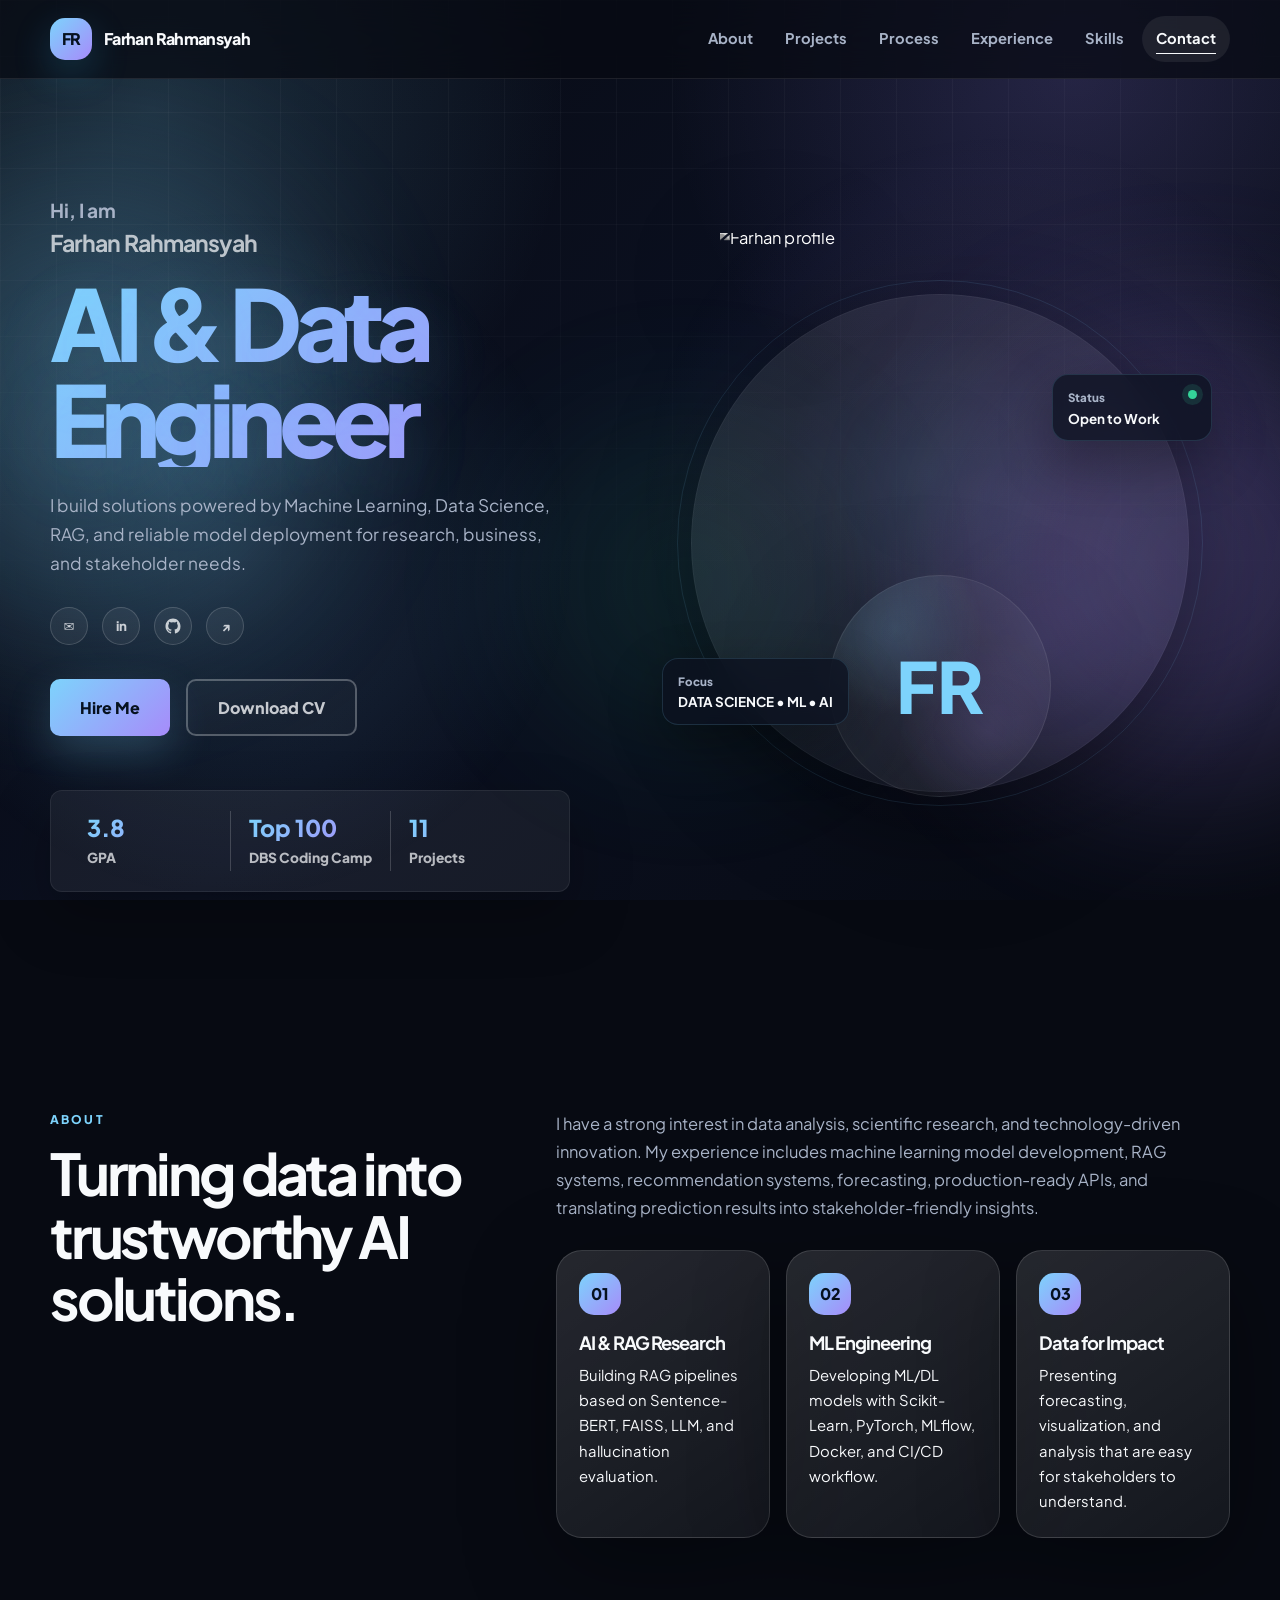
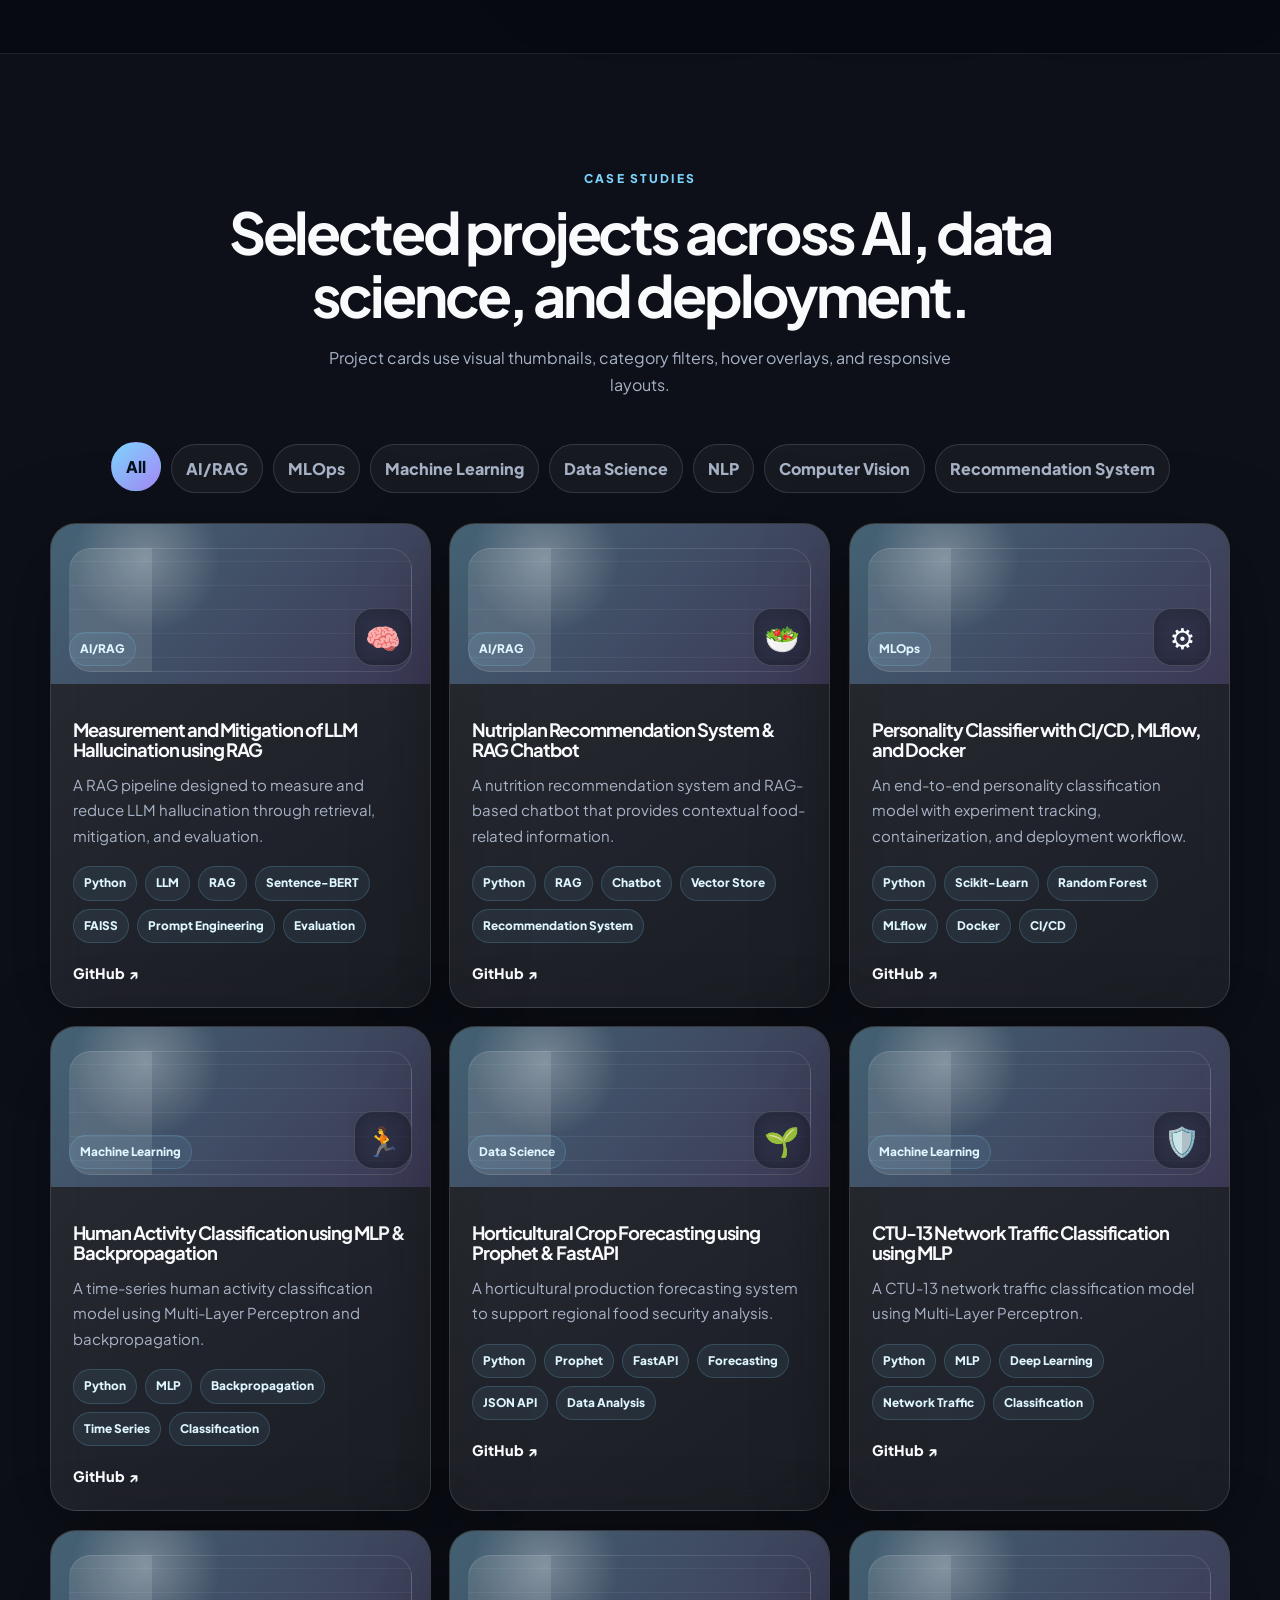
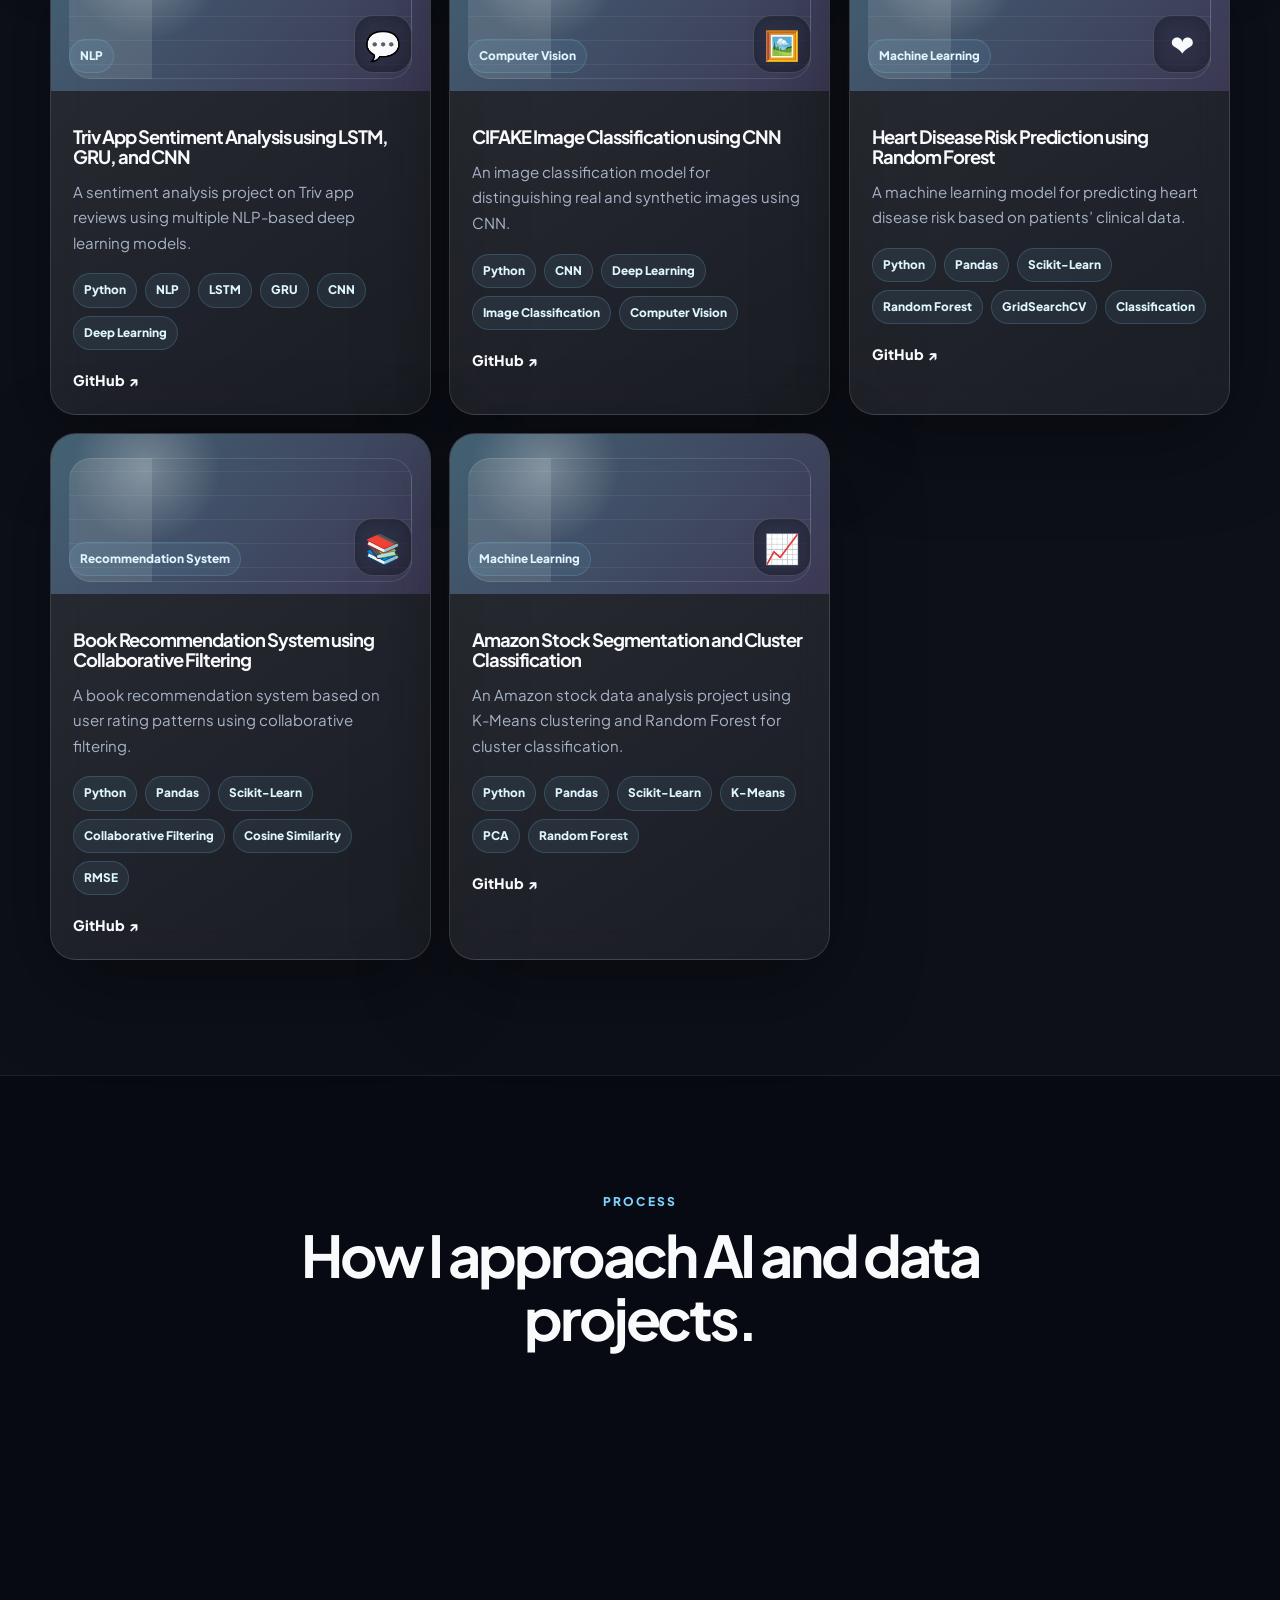
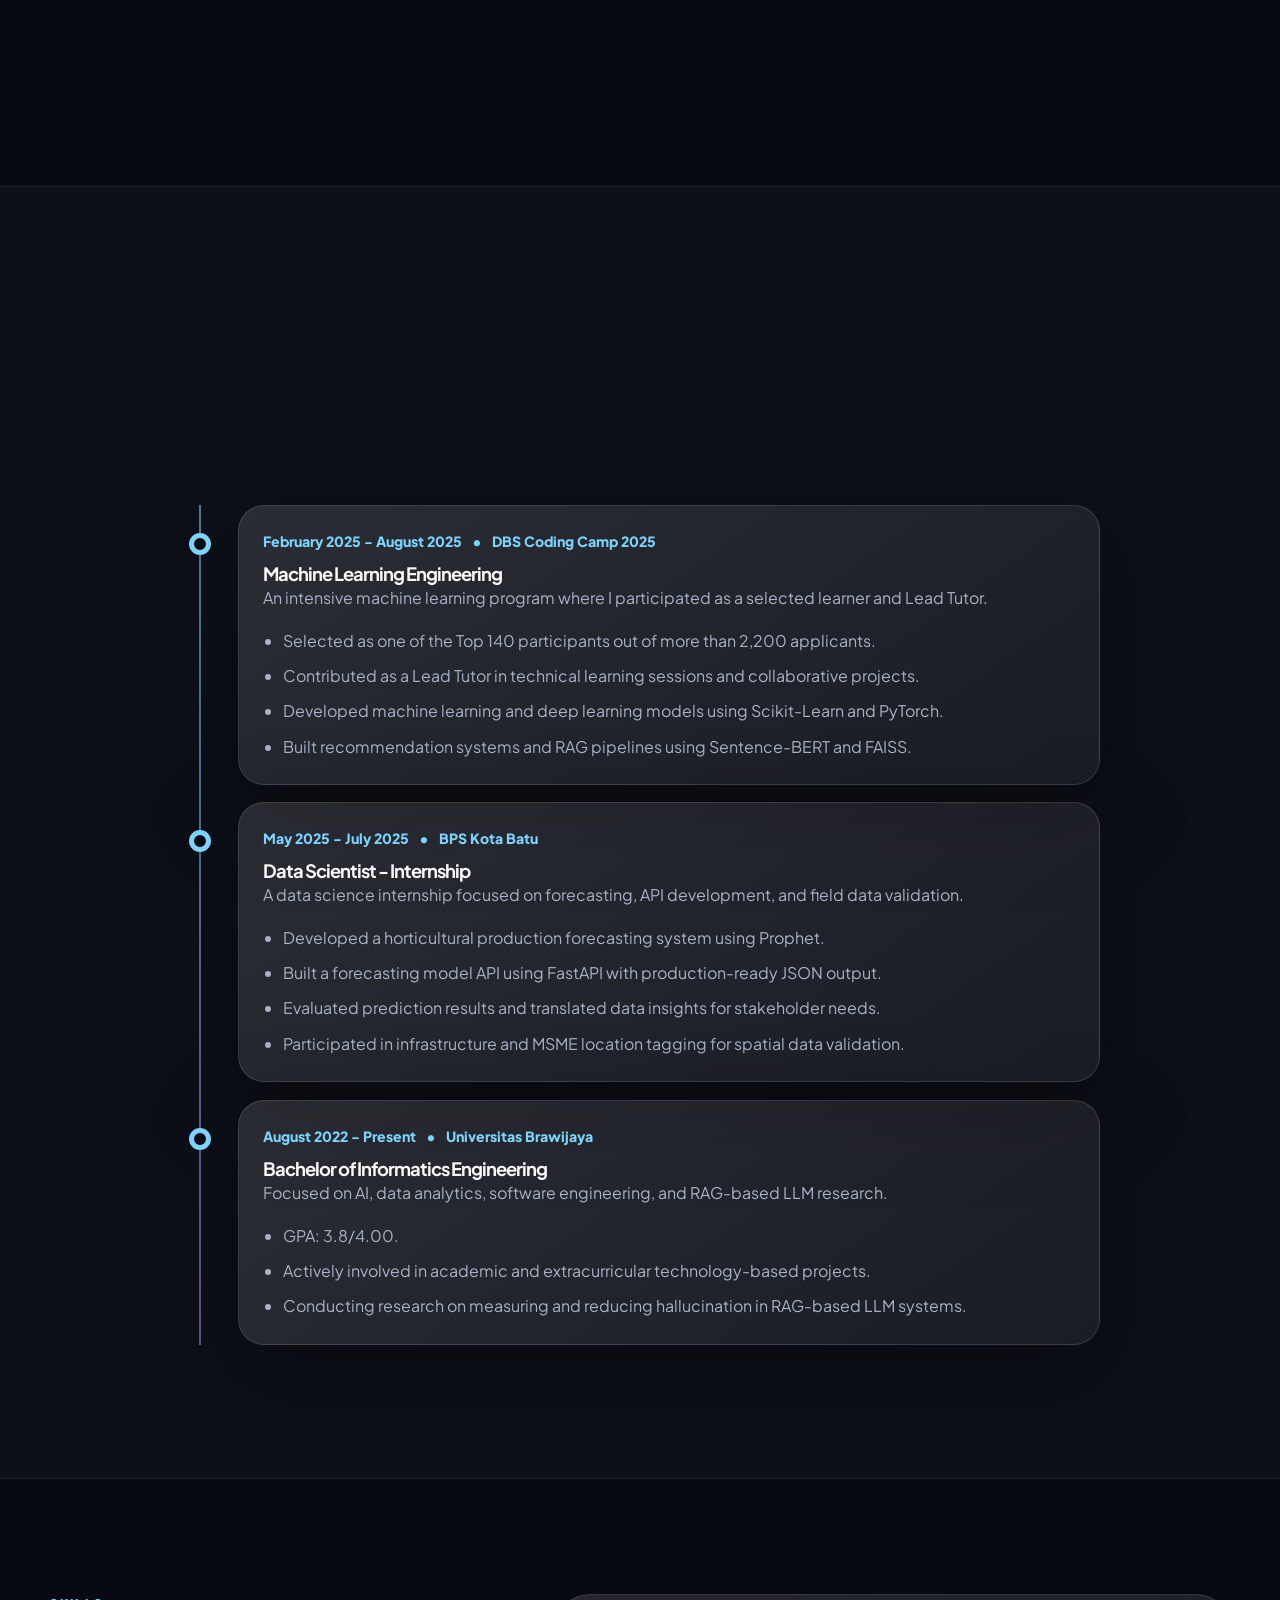
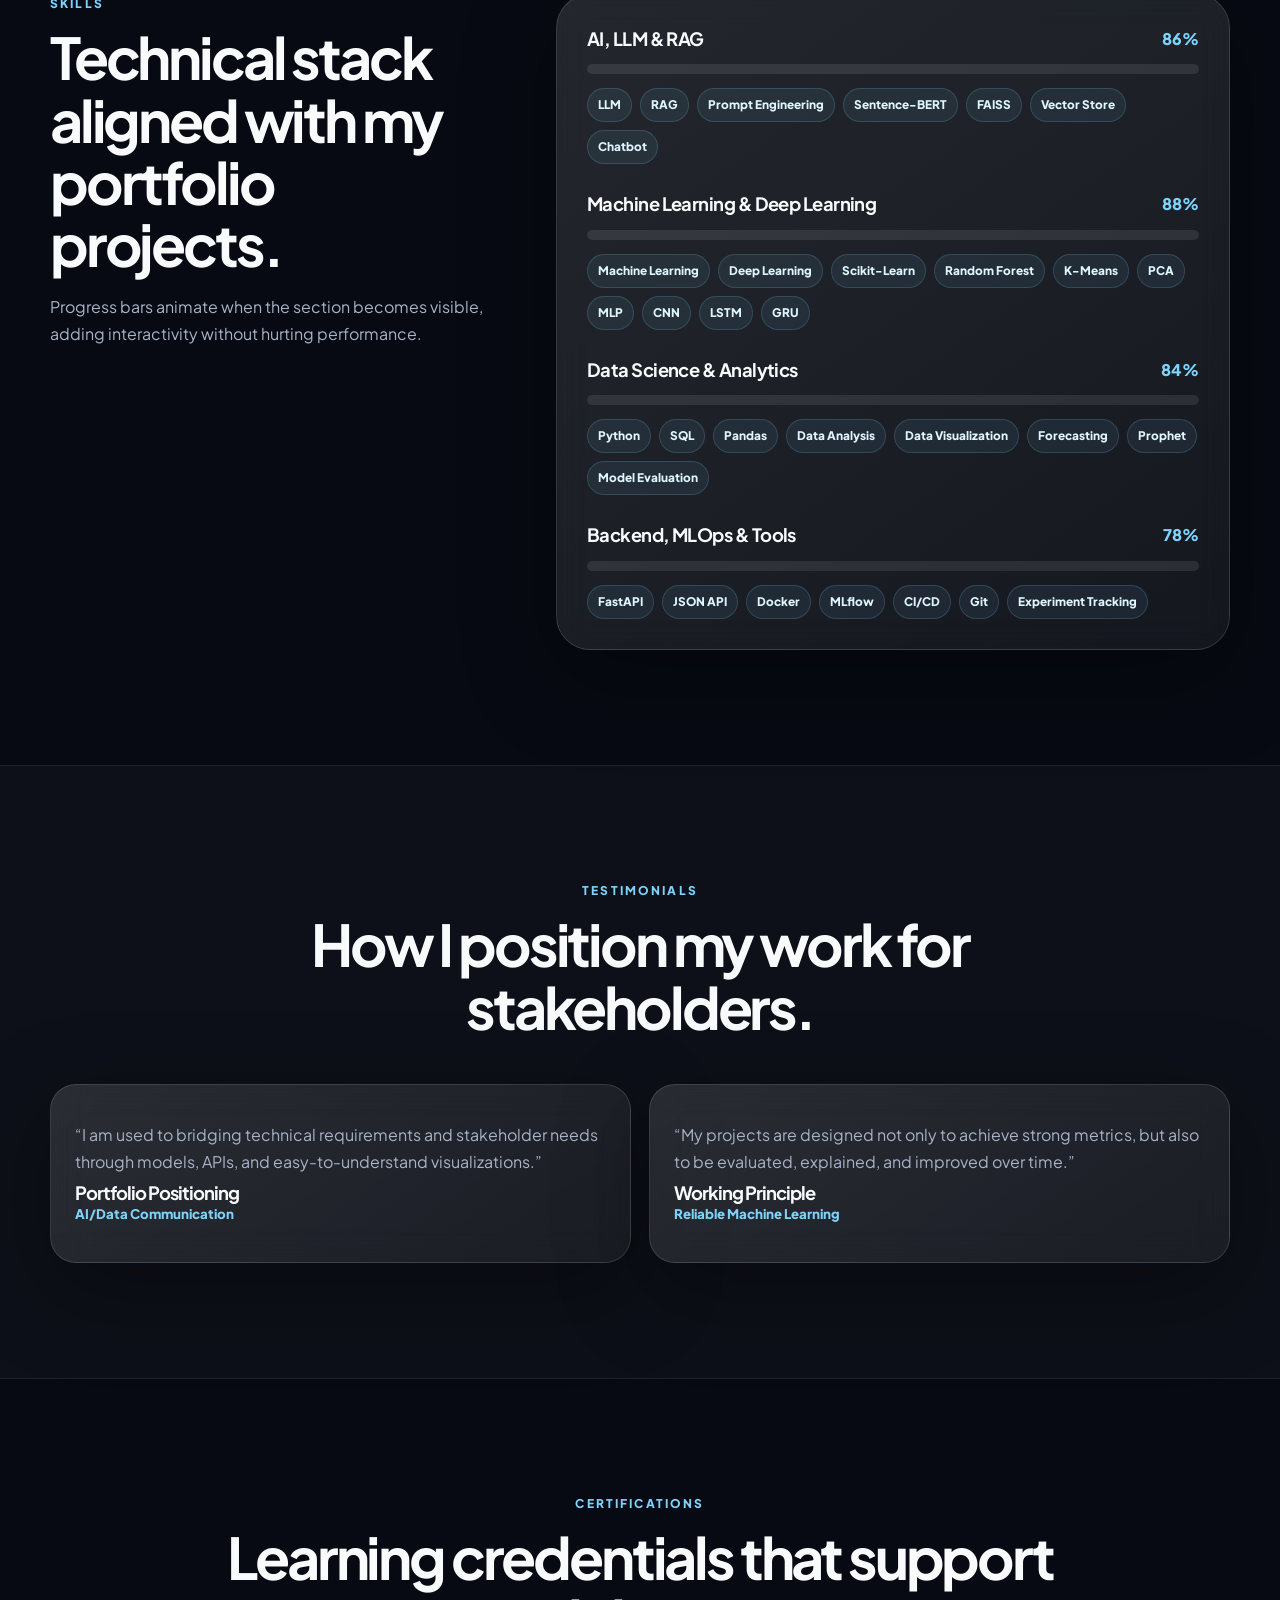
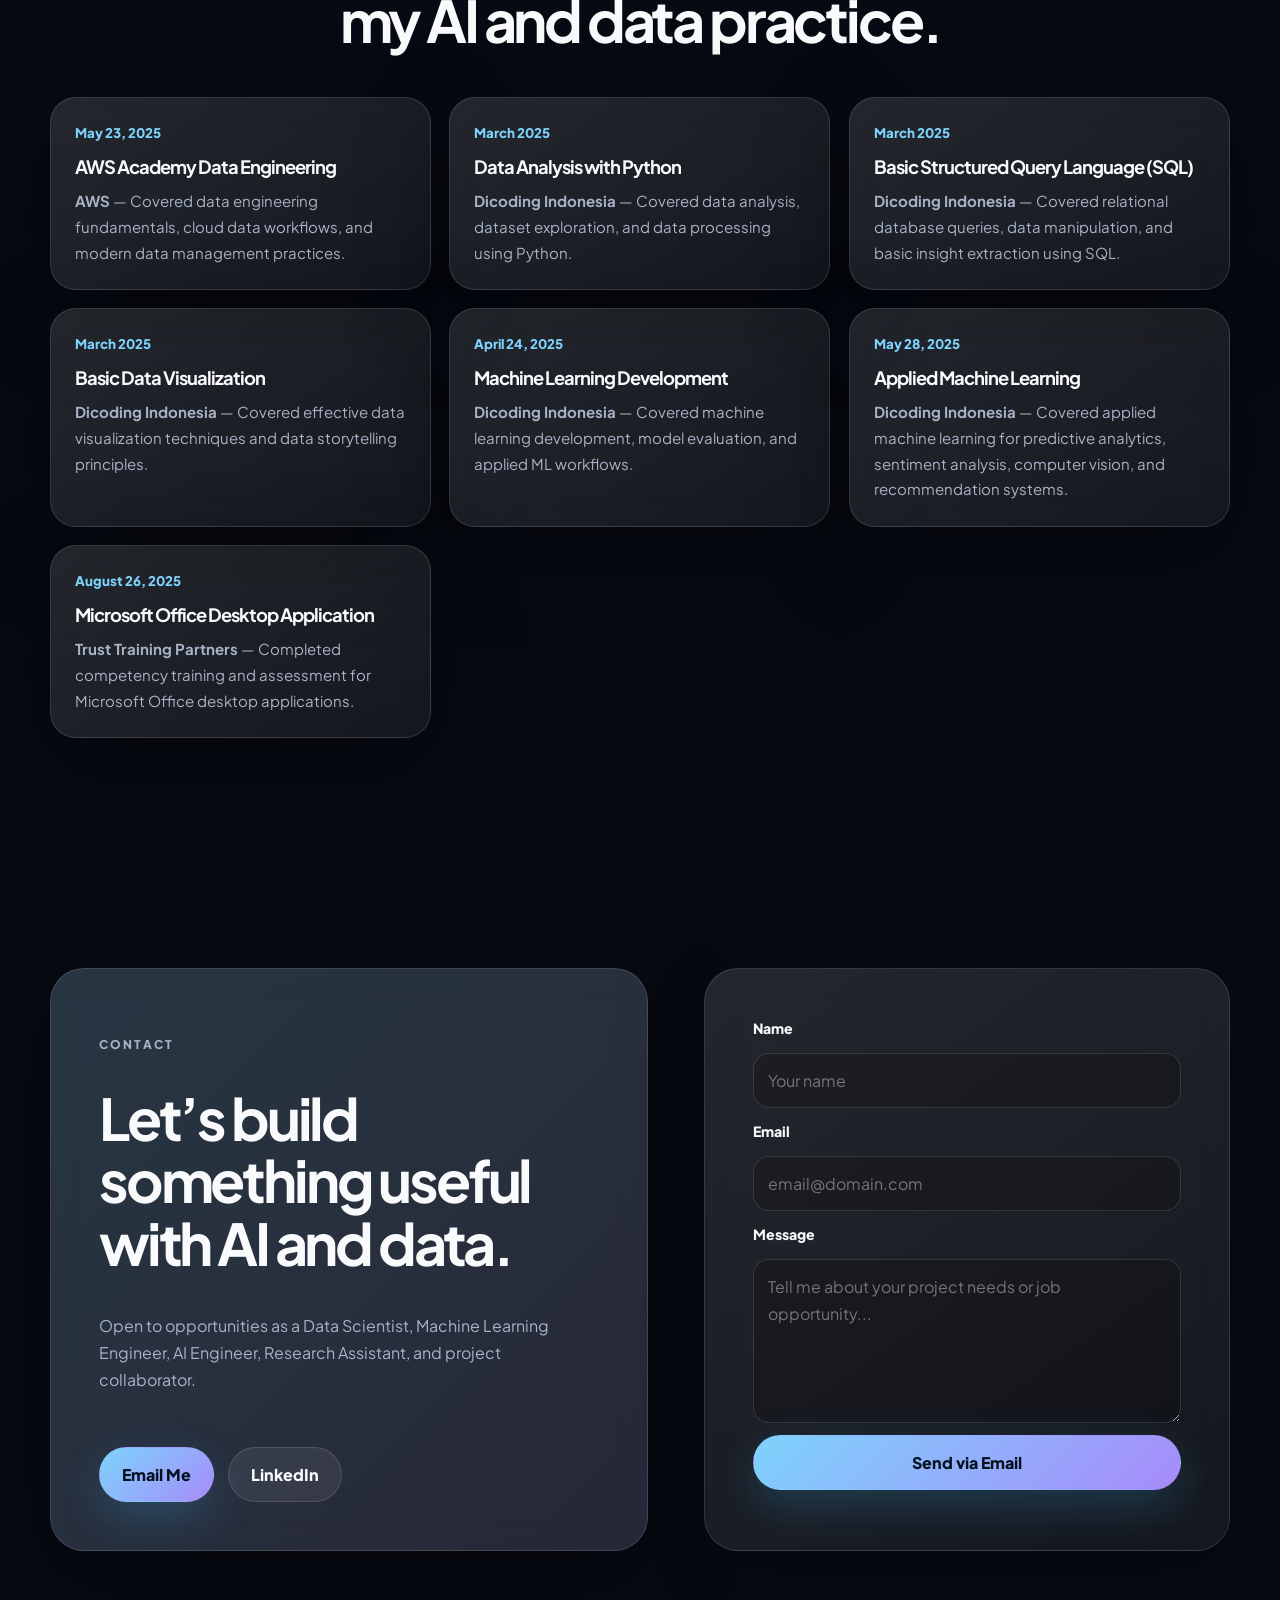
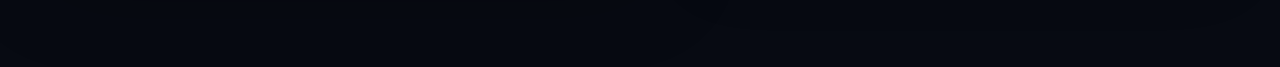
==== index.html @ 32a21753 "all" ====
<!doctype html>
<html lang="id">
  <head>
    <meta charset="UTF-8" />
    <meta name="viewport" content="width=device-width, initial-scale=1.0" />
    <meta
      name="description"
      content="Portfolio Farhan Rahmansyah — AI Engineer, Machine Learning Engineer, Data Scientist, dan RAG Researcher."
    />
    <meta name="theme-color" content="#08111f" />
    <title>Farhan Rahmansyah | AI & Data Portfolio</title>

    <link rel="preconnect" href="https://fonts.googleapis.com" />
    <link rel="preconnect" href="https://fonts.gstatic.com" crossorigin />
    <link
      href="https://fonts.googleapis.com/css2?family=Plus+Jakarta+Sans:wght@400;500;600;700;800&display=swap"
      rel="stylesheet"
    />
    <link rel="stylesheet" href="style.css" />
  </head>
  <body>
    <a class="skip-link" href="#main">Lewati ke konten utama</a>

    <div class="page-transition" aria-hidden="true"></div>
    <div class="cursor-dot" id="cursorDot" aria-hidden="true"></div>
    <div class="scroll-progress" id="scrollProgress" aria-hidden="true"></div>

    <div class="page-bg" aria-hidden="true">
      <span class="orb orb-one" data-parallax="0.04"></span>
      <span class="orb orb-two" data-parallax="0.07"></span>
      <span class="orb orb-three" data-parallax="0.03"></span>
      <span class="grid-overlay"></span>
    </div>

    <header class="site-header" id="top">
      <nav class="navbar container" aria-label="Navigasi utama">
        <a href="#top" class="brand" aria-label="Farhan Rahmansyah homepage">
          <span class="brand-mark">FR</span>
          <span class="brand-text">Farhan Rahmansyah</span>
        </a>

        <button
          class="menu-toggle"
          id="menuToggle"
          type="button"
          aria-label="Buka menu navigasi"
          aria-controls="navLinks"
          aria-expanded="false"
        >
          <span></span><span></span><span></span>
        </button>

        <ul class="nav-links" id="navLinks">
          <li><a href="#about">About</a></li>
          <li><a href="#projects">Projects</a></li>
          <li><a href="#process">Process</a></li>
          <li><a href="#experience">Experience</a></li>
          <li><a href="#skills">Skills</a></li>
          <li><a href="#contact">Contact</a></li>
        </ul>
      </nav>
    </header>

    <main id="main">
      <section class="designer-hero" id="home" aria-labelledby="hero-title">
        <div class="container designer-hero-grid">
          <div class="designer-hero-content reveal">
            <p class="designer-intro">Hi, I am</p>
            <h2 class="designer-name">Farhan Rahmansyah</h2>

            <h1 id="hero-title" class="designer-title">AI & Data Engineer</h1>

            <p class="designer-subtitle">
              I build solutions powered by Machine Learning, Data Science, RAG,
              and reliable model deployment for research, business, and
              stakeholder needs.
            </p>

            <div class="designer-socials" aria-label="Social links">
              <a
                href="mailto:rahmansyahfr22@gmail.com"
                aria-label="Email Farhan"
                >✉</a
              >
              <a
                href="https://www.linkedin.com/in/farhan-rahmansyah-8830b11ba/"
                target="_blank"
                rel="noreferrer"
                aria-label="LinkedIn Farhan"
                >in</a
              >
              <a
                href="https://github.com/FRfans"
                target="_blank"
                rel="noreferrer"
                aria-label="GitHub Farhan"
                class="social-icon-link"
              >
                <svg
                  class="social-svg-icon"
                  viewBox="0 0 24 24"
                  aria-hidden="true"
                  focusable="false"
                >
                  <path
                    fill="currentColor"
                    d="M12 2C6.48 2 2 6.58 2 12.26c0 4.52 2.87 8.35 6.84 9.71.5.1.68-.22.68-.49 0-.24-.01-1.04-.01-1.89-2.78.62-3.37-1.21-3.37-1.21-.45-1.19-1.11-1.5-1.11-1.5-.91-.64.07-.63.07-.63 1 .07 1.53 1.06 1.53 1.06.9 1.57 2.36 1.12 2.94.86.09-.67.35-1.12.63-1.38-2.22-.26-4.56-1.14-4.56-5.08 0-1.12.39-2.04 1.03-2.76-.1-.26-.45-1.31.1-2.72 0 0 .84-.28 2.75 1.05A9.36 9.36 0 0 1 12 6.94c.85 0 1.71.12 2.51.34 1.91-1.33 2.75-1.05 2.75-1.05.55 1.41.2 2.46.1 2.72.64.72 1.03 1.64 1.03 2.76 0 3.95-2.34 4.81-4.57 5.07.36.32.68.94.68 1.9 0 1.37-.01 2.47-.01 2.8 0 .27.18.59.69.49A10.05 10.05 0 0 0 22 12.26C22 6.58 17.52 2 12 2Z"
                  />
                </svg>
              </a>
              <a href="#projects" aria-label="Lihat portfolio Farhan">↗</a>
            </div>

            <div class="designer-actions">
              <a
                href="#contact"
                class="designer-btn designer-btn-primary magnetic"
              >
                Hire Me
              </a>
              <a
                href="assets/Farhan_Rahmansyah_CV.pdf"
                class="designer-btn designer-btn-outline magnetic"
                target="_blank"
                rel="noreferrer"
              >
                Download CV
              </a>
            </div>

            <div class="designer-stats" id="heroMetrics">
              <article>
                <strong class="counter" data-target="3.8" data-decimal="1"
                  >0</strong
                >
                <span>GPA</span>
              </article>
              <article>
                <strong>Top 100</strong>
                <span>DBS Coding Camp</span>
              </article>
              <article>
                <strong class="counter" data-target="11">0</strong>
                <span>Projects</span>
              </article>
            </div>
          </div>

          <div
            class="designer-hero-visual reveal"
            data-parallax="0.08"
            aria-hidden="true"
          >
            <div class="designer-circle"></div>

            <div class="designer-photo-frame">
              <img
                src="assets/Profile.png"
                alt="Farhan profile"
                class="designer-photo"
              />
            </div>

            <div class="designer-floating-card designer-card-one">
              <span>Focus</span>
              <strong>DATA SCIENCE • ML • AI</strong>
            </div>

            <div class="designer-floating-card designer-card-two">
              <span>Status</span>
              <strong>Open to Work</strong>
            </div>
          </div>
        </div>
      </section>

      <section class="section-padding" id="about" aria-labelledby="about-title">
        <div class="container two-column">
          <div class="section-heading reveal">
            <p class="eyebrow">About</p>
            <h2 id="about-title">
              Turning data into trustworthy AI solutions.
            </h2>
          </div>
          <div class="about-content reveal">
            <p>
              I have a strong interest in data analysis, scientific research,
              and technology-driven innovation. My experience includes machine
              learning model development, RAG systems, recommendation systems,
              forecasting, production-ready APIs, and translating prediction
              results into stakeholder-friendly insights.
            </p>
            <div class="highlight-list stagger-group">
              <article class="stagger-item">
                <span>01</span>
                <h3>AI & RAG Research</h3>
                <p>
                  Building RAG pipelines based on Sentence-BERT, FAISS, LLM, and
                  hallucination evaluation.
                </p>
              </article>
              <article class="stagger-item">
                <span>02</span>
                <h3>ML Engineering</h3>
                <p>
                  Developing ML/DL models with Scikit-Learn, PyTorch, MLflow,
                  Docker, and CI/CD workflow.
                </p>
              </article>
              <article class="stagger-item">
                <span>03</span>
                <h3>Data for Impact</h3>
                <p>
                  Presenting forecasting, visualization, and analysis that are
                  easy for stakeholders to understand.
                </p>
              </article>
            </div>
          </div>
        </div>
      </section>

      <section
        class="section-padding muted-section"
        id="projects"
        aria-labelledby="projects-title"
      >
        <div class="container">
          <div class="section-heading centered reveal">
            <p class="eyebrow">Case Studies</p>
            <h2 id="projects-title">
              Selected projects across AI, data science, and deployment.
            </h2>
            <p class="section-subtitle">
              Project cards use visual thumbnails, category filters, hover
              overlays, and responsive layouts.
            </p>
          </div>

          <div
            class="filter-row reveal"
            id="projectFilters"
            aria-label="Filter projek"
          ></div>
          <div class="project-grid stagger-group" id="projectGrid"></div>
        </div>
      </section>

      <section
        class="section-padding"
        id="process"
        aria-labelledby="process-title"
      >
        <div class="container">
          <div class="section-heading centered reveal">
            <p class="eyebrow">Process</p>
            <h2 id="process-title">How I approach AI and data projects.</h2>
          </div>
          <div class="process-grid stagger-group" id="processGrid"></div>
        </div>
      </section>

      <section
        class="section-padding muted-section"
        id="experience"
        aria-labelledby="experience-title"
      >
        <div class="container">
          <div class="section-heading centered reveal">
            <p class="eyebrow">Experience</p>
            <h2 id="experience-title">
              Academic, internship, and intensive program journey.
            </h2>
          </div>
          <div class="timeline" id="experienceTimeline"></div>
        </div>
      </section>

      <section
        class="section-padding"
        id="skills"
        aria-labelledby="skills-title"
      >
        <div class="container skills-grid">
          <div class="section-heading reveal">
            <p class="eyebrow">Skills</p>
            <h2 id="skills-title">
              Technical stack aligned with my portfolio projects.
            </h2>
            <p class="section-subtitle">
              Progress bars animate when the section becomes visible, adding
              interactivity without hurting performance.
            </p>
          </div>
          <div class="skills-panel reveal">
            <div id="skillGroups"></div>
          </div>
        </div>
      </section>

      <section
        class="section-padding muted-section"
        id="testimonials"
        aria-labelledby="testimonials-title"
      >
        <div class="container">
          <div class="section-heading centered reveal">
            <p class="eyebrow">Testimonials</p>
            <h2 id="testimonials-title">
              How I position my work for stakeholders.
            </h2>
          </div>
          <div
            class="testimonial-grid stagger-group"
            id="testimonialGrid"
          ></div>
        </div>
      </section>

      <section
        class="section-padding"
        id="certifications"
        aria-labelledby="cert-title"
      >
        <div class="container">
          <div class="section-heading centered reveal">
            <p class="eyebrow">Certifications</p>
            <h2 id="cert-title">
              Learning credentials that support my AI and data practice.
            </h2>
          </div>
          <div class="cert-grid stagger-group" id="certGrid"></div>
        </div>
      </section>

      <section
        class="section-padding contact-section"
        id="contact"
        aria-labelledby="contact-title"
      >
        <div class="container contact-layout">
          <div class="contact-card reveal">
            <p class="eyebrow">Contact</p>
            <h2 id="contact-title">
              Let’s build something useful with AI and data.
            </h2>
            <p>
              Open to opportunities as a Data Scientist, Machine Learning
              Engineer, AI Engineer, Research Assistant, and project
              collaborator.
            </p>
            <div class="contact-actions">
              <a
                class="btn btn-primary magnetic"
                href="mailto:rahmansyahfr22@gmail.com?subject=Halo%20Farhan%2C%20saya%20tertarik%20dengan%20portfolio%20Anda"
                >Email Me</a
              >
              <a
                class="btn btn-secondary magnetic"
                href="https://www.linkedin.com/in/farhan-rahmansyah-8830b11ba/"
                target="_blank"
                rel="noreferrer"
                >LinkedIn</a
              >
            </div>
          </div>

          <form
            class="contact-form reveal"
            id="contactForm"
            aria-label="Contact form"
          >
            <label for="name">Name</label>
            <input
              id="name"
              name="name"
              type="text"
              placeholder="Your name"
              autocomplete="name"
              required
            />

            <label for="email">Email</label>
            <input
              id="email"
              name="email"
              type="email"
              placeholder="email@domain.com"
              autocomplete="email"
              required
            />

            <label for="message">Message</label>
            <textarea
              id="message"
              name="message"
              rows="5"
              placeholder="Tell me about your project needs or job opportunity..."
              required
            ></textarea>

            <button type="submit" class="btn btn-primary magnetic">
              Send via Email
            </button>
            <p
              class="form-note"
              id="formNote"
              role="status"
              aria-live="polite"
            ></p>
          </form>
        </div>
      </section>
    </main>

    <button
      class="back-to-top"
      id="backToTop"
      type="button"
      aria-label="Kembali ke atas"
    >
      ↑
    </button>

    <script src="https://unpkg.com/lucide@latest/dist/umd/lucide.min.js"></script>
    <script src="script.js"></script>
  </body>
</html>
---- style.css ----
:root {
  color-scheme: dark;
  --bg: #070a12;
  --bg-2: #0b1220;
  --surface: rgba(255, 255, 255, 0.07);
  --surface-strong: rgba(255, 255, 255, 0.12);
  --surface-soft: rgba(255, 255, 255, 0.045);
  --text: #f8fafc;
  --muted: #a8b3c7;
  --muted-2: #778196;
  --line: rgba(255, 255, 255, 0.13);
  --primary: #7dd3fc;
  --primary-2: #38bdf8;
  --secondary: #a78bfa;
  --accent: #34d399;
  --warning: #fbbf24;
  --shadow: 0 26px 90px rgba(0, 0, 0, 0.35);
  --shadow-soft: 0 20px 60px rgba(0, 0, 0, 0.22);
  --radius-xl: 34px;
  --radius-lg: 26px;
  --radius-md: 18px;
  --container: 1180px;
  --header-height: 78px;
  --ease: cubic-bezier(0.16, 1, 0.3, 1);
}

* {
  box-sizing: border-box;
  margin: 0;
  padding: 0;
}

html {
  scroll-behavior: smooth;
  scroll-padding-top: calc(var(--header-height) + 24px);
}

body {
  min-height: 100vh;
  font-family:
    "Plus Jakarta Sans",
    Inter,
    ui-sans-serif,
    system-ui,
    -apple-system,
    BlinkMacSystemFont,
    "Segoe UI",
    sans-serif;
  background: var(--bg);
  color: var(--text);
  line-height: 1.7;
  overflow-x: hidden;
  text-rendering: optimizeLegibility;
}

body.menu-open {
  overflow: hidden;
}

body.loaded .page-transition {
  transform: translateY(-100%);
}

img,
svg {
  max-width: 100%;
  display: block;
}

a {
  color: inherit;
  text-decoration: none;
}

button,
input,
textarea {
  font: inherit;
}

button {
  border: 0;
}

::selection {
  color: #06111f;
  background: var(--primary);
}

.skip-link {
  position: fixed;
  left: 18px;
  top: 12px;
  z-index: 9999;
  transform: translateY(-140%);
  border-radius: 999px;
  background: var(--text);
  color: #06111f;
  padding: 10px 16px;
  font-weight: 800;
  transition: transform 0.2s ease;
}

.skip-link:focus {
  transform: translateY(0);
}

.page-transition {
  position: fixed;
  inset: 0;
  z-index: 9998;
  background: linear-gradient(135deg, #07111f, #0f172a 48%, #111827);
  transition: transform 0.95s var(--ease);
  pointer-events: none;
}

.scroll-progress {
  position: fixed;
  left: 0;
  top: 0;
  width: 0%;
  height: 3px;
  z-index: 9997;
  background: linear-gradient(90deg, var(--primary), var(--secondary));
  box-shadow: 0 0 24px rgba(125, 211, 252, 0.55);
}

.cursor-dot {
  position: fixed;
  left: 0;
  top: 0;
  width: 18px;
  height: 18px;
  border: 1px solid rgba(125, 211, 252, 0.78);
  border-radius: 999px;
  pointer-events: none;
  z-index: 9996;
  opacity: 0;
  transform: translate3d(-50%, -50%, 0);
  transition:
    width 0.22s ease,
    height 0.22s ease,
    opacity 0.22s ease,
    border-color 0.22s ease,
    background 0.22s ease;
  mix-blend-mode: screen;
}

.cursor-dot.is-active {
  width: 42px;
  height: 42px;
  background: rgba(125, 211, 252, 0.08);
  border-color: rgba(167, 139, 250, 0.8);
}

.page-bg {
  position: fixed;
  inset: 0;
  z-index: -3;
  overflow: hidden;
  background:
    radial-gradient(
      circle at 12% 12%,
      rgba(125, 211, 252, 0.18),
      transparent 30%
    ),
    radial-gradient(
      circle at 84% 8%,
      rgba(167, 139, 250, 0.17),
      transparent 30%
    ),
    linear-gradient(135deg, #070a12 0%, #0b1020 50%, #070a12 100%);
}

.grid-overlay {
  position: absolute;
  inset: 0;
  background-image:
    linear-gradient(rgba(255, 255, 255, 0.045) 1px, transparent 1px),
    linear-gradient(90deg, rgba(255, 255, 255, 0.045) 1px, transparent 1px);
  background-size: 56px 56px;
  mask-image: linear-gradient(to bottom, rgba(0, 0, 0, 0.88), transparent 78%);
}

.orb {
  position: absolute;
  width: 440px;
  height: 440px;
  border-radius: 999px;
  filter: blur(88px);
  opacity: 0.24;
  will-change: transform;
  animation: floatOrb 13s ease-in-out infinite alternate;
}

.orb-one {
  left: -130px;
  top: 180px;
  background: var(--primary);
}

.orb-two {
  right: -130px;
  bottom: 120px;
  background: var(--secondary);
  animation-delay: 2s;
}

.orb-three {
  left: 42%;
  top: 48%;
  width: 300px;
  height: 300px;
  background: var(--accent);
  opacity: 0.12;
  animation-delay: 4s;
}

@keyframes floatOrb {
  from {
    transform: translate3d(0, 0, 0) scale(1);
  }
  to {
    transform: translate3d(44px, -32px, 0) scale(1.08);
  }
}

.container {
  width: min(100% - 40px, var(--container));
  margin-inline: auto;
}

.section-padding {
  padding: clamp(84px, 9vw, 126px) 0;
}

.site-header {
  position: sticky;
  top: 0;
  z-index: 1000;
  min-height: var(--header-height);
  border-bottom: 1px solid rgba(255, 255, 255, 0.09);
  background: rgba(7, 10, 18, 0.72);
  backdrop-filter: blur(20px);
}

.navbar {
  min-height: var(--header-height);
  display: flex;
  align-items: center;
  justify-content: space-between;
  gap: 20px;
}

.brand {
  display: inline-flex;
  align-items: center;
  gap: 12px;
  font-weight: 800;
  letter-spacing: -0.04em;
}

.brand-mark {
  width: 42px;
  height: 42px;
  border-radius: 15px;
  display: grid;
  place-items: center;
  background: linear-gradient(135deg, var(--primary), var(--secondary));
  color: #06111f;
  box-shadow: 0 14px 38px rgba(56, 189, 248, 0.22);
}

.brand-text {
  color: var(--text);
}

.nav-links {
  list-style: none;
  display: flex;
  align-items: center;
  gap: 4px;
}

.nav-links a {
  position: relative;
  display: inline-flex;
  align-items: center;
  justify-content: center;
  padding: 10px 14px;
  border-radius: 999px;
  color: var(--muted);
  font-size: 0.92rem;
  font-weight: 700;
  transition:
    color 0.25s ease,
    background 0.25s ease;
}

.nav-links a::after,
.social-row a::after,
.project-links a::after {
  content: "";
  position: absolute;
  left: 14px;
  right: 14px;
  bottom: 8px;
  height: 1px;
  transform: scaleX(0);
  transform-origin: left;
  background: currentColor;
  transition: transform 0.28s var(--ease);
}

.nav-links a:hover,
.nav-links a.active {
  color: var(--text);
  background: var(--surface);
}

.nav-links a:hover::after,
.nav-links a.active::after,
.social-row a:hover::after,
.project-links a:hover::after {
  transform: scaleX(1);
}

.menu-toggle {
  display: none;
  width: 46px;
  height: 46px;
  border: 1px solid var(--line);
  border-radius: 15px;
  background: var(--surface);
  color: var(--text);
  cursor: pointer;
}

.menu-toggle span {
  display: block;
  width: 19px;
  height: 2px;
  margin: 4px auto;
  border-radius: 10px;
  background: currentColor;
  transition:
    transform 0.24s ease,
    opacity 0.24s ease;
}

.menu-toggle[aria-expanded="true"] span:nth-child(1) {
  transform: translateY(6px) rotate(45deg);
}

.menu-toggle[aria-expanded="true"] span:nth-child(2) {
  opacity: 0;
}

.menu-toggle[aria-expanded="true"] span:nth-child(3) {
  transform: translateY(-6px) rotate(-45deg);
}

.hero {
  min-height: calc(100vh - var(--header-height));
  display: grid;
  align-items: center;
  padding-top: clamp(88px, 9vw, 132px);
}

.hero-grid {
  display: grid;
  grid-template-columns: minmax(0, 1.12fr) minmax(320px, 0.76fr);
  gap: clamp(34px, 5vw, 62px);
  align-items: center;
}

.eyebrow {
  color: var(--primary);
  text-transform: uppercase;
  letter-spacing: 0.18em;
  font-size: 0.75rem;
  font-weight: 800;
  margin-bottom: 12px;
}

h1,
h2,
h3 {
  line-height: 1.08;
  letter-spacing: -0.055em;
}

h1 {
  font-size: clamp(3rem, 7vw, 6.15rem);
  max-width: 980px;
}

h2 {
  font-size: clamp(2.05rem, 4.5vw, 3.7rem);
}

h3 {
  font-size: 1.15rem;
}

.hero-subtitle,
.about-content > p,
.section-subtitle,
.contact-card p,
.timeline-card p,
.project-card p,
.cert-card p,
.testimonial-card p,
.process-card p {
  color: var(--muted);
}

.hero-subtitle {
  max-width: 710px;
  margin-top: 26px;
  font-size: clamp(1rem, 1.45vw, 1.16rem);
}

.hero-actions,
.contact-actions {
  display: flex;
  flex-wrap: wrap;
  gap: 14px;
  margin-top: 34px;
}

.btn {
  display: inline-flex;
  align-items: center;
  justify-content: center;
  min-height: 50px;
  padding: 13px 22px;
  border-radius: 999px;
  border: 1px solid transparent;
  font-weight: 800;
  transition:
    transform 0.24s var(--ease),
    box-shadow 0.24s var(--ease),
    background 0.24s ease,
    border-color 0.24s ease;
  cursor: pointer;
  will-change: transform;
}

.btn-primary {
  color: #06111f;
  background: linear-gradient(135deg, var(--primary), var(--secondary));
  box-shadow: 0 16px 44px rgba(56, 189, 248, 0.2);
}

.btn-primary:hover,
.btn-primary:focus-visible {
  transform: translateY(-2px) scale(1.02);
  box-shadow: 0 22px 60px rgba(167, 139, 250, 0.27);
}

.btn-secondary {
  color: var(--text);
  background: var(--surface);
  border-color: var(--line);
}

.btn-secondary:hover,
.btn-secondary:focus-visible {
  background: var(--surface-strong);
  transform: translateY(-2px) scale(1.02);
}

.social-row {
  display: flex;
  flex-wrap: wrap;
  align-items: center;
  gap: 10px;
  color: var(--muted);
  margin-top: 24px;
  font-size: 0.94rem;
}

.social-row a,
.project-links a {
  position: relative;
}

.social-row a:hover,
.project-links a:hover {
  color: var(--primary);
}

.hero-visual {
  will-change: transform;
}

.profile-shell,
.contact-card,
.project-card,
.timeline-card,
.cert-card,
.skills-panel,
.highlight-list article,
.process-card,
.testimonial-card,
.contact-form {
  border: 1px solid var(--line);
  background: linear-gradient(
    145deg,
    rgba(255, 255, 255, 0.12),
    rgba(255, 255, 255, 0.055)
  );
  box-shadow: var(--shadow);
  backdrop-filter: blur(18px);
}

.profile-shell {
  position: relative;
  overflow: hidden;
  border-radius: var(--radius-xl);
  padding: clamp(24px, 3vw, 30px);
}

.profile-shell::before {
  content: "";
  position: absolute;
  inset: -2px;
  background:
    radial-gradient(
      circle at 18% 10%,
      rgba(125, 211, 252, 0.24),
      transparent 34%
    ),
    radial-gradient(
      circle at 86% 26%,
      rgba(167, 139, 250, 0.24),
      transparent 38%
    );
  pointer-events: none;
}

.profile-shell > * {
  position: relative;
}

.profile-topline,
.availability-card {
  display: inline-flex;
  align-items: center;
  gap: 10px;
  border: 1px solid rgba(52, 211, 153, 0.24);
  border-radius: 999px;
  color: #d8ffe7;
  background: rgba(52, 211, 153, 0.1);
  padding: 8px 12px;
  font-size: 0.82rem;
  font-weight: 700;
}

.live-dot,
.status-dot {
  width: 9px;
  height: 9px;
  border-radius: 50%;
  background: var(--accent);
  box-shadow: 0 0 0 7px rgba(52, 211, 153, 0.13);
}

.profile-card-main {
  display: flex;
  align-items: center;
  gap: 16px;
  margin-top: 26px;
}

.profile-avatar {
  width: 82px;
  height: 82px;
  display: grid;
  place-items: center;
  border-radius: 26px;
  background: linear-gradient(
    135deg,
    rgba(125, 211, 252, 0.94),
    rgba(167, 139, 250, 0.92)
  );
  color: #06111f;
  font-weight: 900;
  font-size: 1.5rem;
}

.profile-card-main p {
  color: var(--muted);
  margin-top: 6px;
}

.hero-metrics {
  display: grid;
  grid-template-columns: repeat(3, 1fr);
  gap: 12px;
  margin: 28px 0;
}

.hero-metrics article {
  border: 1px solid var(--line);
  border-radius: 20px;
  background: rgba(0, 0, 0, 0.2);
  padding: 16px;
}

.hero-metrics strong,
.hero-metrics span {
  display: block;
}

.hero-metrics strong {
  font-size: 1.17rem;
}

.hero-metrics span {
  color: var(--muted);
  font-size: 0.78rem;
  line-height: 1.35;
  margin-top: 6px;
}

.mini-dashboard {
  border: 1px solid var(--line);
  border-radius: 24px;
  background: rgba(0, 0, 0, 0.22);
  padding: 18px;
}

.dash-line {
  height: 92px;
  border-radius: 18px;
  background:
    linear-gradient(
      135deg,
      transparent 42%,
      rgba(125, 211, 252, 0.55) 43%,
      rgba(167, 139, 250, 0.48) 55%,
      transparent 56%
    ),
    repeating-linear-gradient(
      to right,
      rgba(255, 255, 255, 0.08) 0 1px,
      transparent 1px 28px
    ),
    repeating-linear-gradient(
      to bottom,
      rgba(255, 255, 255, 0.08) 0 1px,
      transparent 1px 23px
    );
}

.dash-bars {
  display: grid;
  grid-template-columns: repeat(5, 1fr);
  align-items: end;
  gap: 8px;
  height: 70px;
  margin-top: 16px;
}

.dash-bars span {
  border-radius: 999px 999px 8px 8px;
  background: linear-gradient(to top, var(--primary-2), var(--secondary));
  min-height: 24px;
  transform-origin: bottom;
  animation: barPulse 2.8s ease-in-out infinite;
}

.dash-bars span:nth-child(1) {
  height: 42%;
}
.dash-bars span:nth-child(2) {
  height: 72%;
  animation-delay: 0.2s;
}
.dash-bars span:nth-child(3) {
  height: 52%;
  animation-delay: 0.4s;
}
.dash-bars span:nth-child(4) {
  height: 88%;
  animation-delay: 0.6s;
}
.dash-bars span:nth-child(5) {
  height: 64%;
  animation-delay: 0.8s;
}

@keyframes barPulse {
  0%,
  100% {
    transform: scaleY(0.85);
    opacity: 0.78;
  }
  50% {
    transform: scaleY(1);
    opacity: 1;
  }
}

.dash-note {
  color: var(--muted);
  font-weight: 700;
  font-size: 0.86rem;
  margin-top: 14px;
}

.two-column,
.skills-grid,
.contact-layout {
  display: grid;
  grid-template-columns: 0.9fr 1.35fr;
  gap: clamp(32px, 5vw, 56px);
  align-items: start;
}

.section-heading h2 {
  max-width: 860px;
}

.section-heading.centered {
  text-align: center;
  max-width: 860px;
  margin: 0 auto 46px;
}

.section-subtitle {
  max-width: 680px;
  margin: 18px auto 0;
}

.about-content > p {
  font-size: 1.03rem;
}

.highlight-list {
  display: grid;
  grid-template-columns: repeat(3, 1fr);
  gap: 16px;
  margin-top: 28px;
}

.highlight-list article {
  border-radius: var(--radius-lg);
  padding: 22px;
}

.highlight-list span,
.process-number {
  display: inline-flex;
  align-items: center;
  justify-content: center;
  width: 42px;
  height: 42px;
  border-radius: 15px;
  color: #06111f;
  font-weight: 900;
  background: linear-gradient(135deg, var(--primary), var(--secondary));
  margin-bottom: 18px;
}

.highlight-list p,
.process-card p {
  margin-top: 10px;
  font-size: 0.93rem;
}

.muted-section {
  background: rgba(255, 255, 255, 0.028);
  border-block: 1px solid rgba(255, 255, 255, 0.08);
}

.filter-row {
  display: flex;
  flex-wrap: wrap;
  justify-content: center;
  gap: 10px;
  margin-bottom: 30px;
}

.filter-btn {
  border: 1px solid var(--line);
  border-radius: 999px;
  background: var(--surface-soft);
  color: var(--muted);
  padding: 10px 14px;
  font-weight: 800;
  cursor: pointer;
  transition:
    transform 0.22s var(--ease),
    color 0.22s ease,
    background 0.22s ease,
    border-color 0.22s ease;
}

.filter-btn:hover,
.filter-btn.active {
  color: #06111f;
  background: linear-gradient(135deg, var(--primary), var(--secondary));
  border-color: transparent;
  transform: translateY(-2px);
}

.project-grid {
  display: grid;
  grid-template-columns: repeat(3, 1fr);
  gap: 18px;
}

.project-card {
  position: relative;
  overflow: hidden;
  min-height: 100%;
  border-radius: var(--radius-lg);
  transition:
    transform 0.34s var(--ease),
    box-shadow 0.34s var(--ease),
    border-color 0.34s ease;
}

.project-card:hover,
.project-card:focus-within {
  transform: translateY(-8px) scale(1.015);
  box-shadow: 0 34px 100px rgba(0, 0, 0, 0.46);
  border-color: rgba(125, 211, 252, 0.45);
}

.project-thumb {
  position: relative;
  overflow: hidden;
  min-height: 160px;
  padding: 18px;
  display: flex;
  align-items: flex-end;
  justify-content: space-between;
  background:
    radial-gradient(
      circle at 25% 22%,
      rgba(255, 255, 255, 0.28),
      transparent 24%
    ),
    linear-gradient(135deg, rgba(125, 211, 252, 0.33), rgba(167, 139, 250, 0.2));
}

.project-thumb::before {
  content: "";
  position: absolute;
  inset: 18px;
  border: 1px solid rgba(255, 255, 255, 0.16);
  border-radius: 22px;
  background:
    linear-gradient(
      90deg,
      rgba(255, 255, 255, 0.16) 0 24%,
      transparent 24% 100%
    ),
    repeating-linear-gradient(
      to bottom,
      transparent 0 12px,
      rgba(255, 255, 255, 0.08) 12px 13px,
      transparent 13px 24px
    );
  opacity: 0.72;
  transform: translateY(6px);
  transition:
    transform 0.35s var(--ease),
    opacity 0.35s ease;
}

.project-card:hover .project-thumb::before {
  transform: translateY(0) scale(1.04);
  opacity: 1;
}

.project-icon {
  position: relative;
  z-index: 1;
  width: 58px;
  height: 58px;
  display: grid;
  place-items: center;
  border-radius: 19px;
  background: rgba(7, 10, 18, 0.55);
  border: 1px solid rgba(255, 255, 255, 0.16);
  font-size: 1.8rem;
  backdrop-filter: blur(10px);
}

.project-body {
  padding: 22px;
}

.tag,
.project-category {
  display: inline-flex;
  align-items: center;
  width: fit-content;
  border: 1px solid rgba(125, 211, 252, 0.18);
  border-radius: 999px;
  background: rgba(125, 211, 252, 0.08);
  color: #dff6ff;
  padding: 6px 10px;
  font-size: 0.74rem;
  font-weight: 800;
}

.project-card h3 {
  margin-top: 14px;
}

.project-card p {
  margin-top: 12px;
  font-size: 0.94rem;
}

.tag-row {
  display: flex;
  flex-wrap: wrap;
  gap: 8px;
  margin-top: 18px;
}

.project-links {
  display: flex;
  flex-wrap: wrap;
  gap: 14px;
  margin-top: 18px;
}

.project-links a {
  color: var(--text);
  font-weight: 800;
  font-size: 0.9rem;
}

.project-overlay {
  position: absolute;
  inset: auto 14px 14px 14px;
  z-index: 3;
  border: 1px solid var(--line);
  border-radius: 18px;
  background: rgba(7, 10, 18, 0.84);
  color: var(--text);
  padding: 12px;
  opacity: 0;
  transform: translateY(12px);
  transition:
    opacity 0.28s ease,
    transform 0.28s var(--ease);
  backdrop-filter: blur(14px);
}

.project-card:hover .project-overlay,
.project-card:focus-within .project-overlay {
  opacity: 1;
  transform: translateY(0);
}

.project-overlay strong {
  display: block;
  color: var(--primary);
  margin-bottom: 4px;
}

.process-grid,
.testimonial-grid,
.cert-grid {
  display: grid;
  grid-template-columns: repeat(4, 1fr);
  gap: 18px;
}

.process-card,
.testimonial-card,
.cert-card {
  border-radius: var(--radius-lg);
  padding: 24px;
}

.process-card h3,
.testimonial-card h3 {
  margin-top: 8px;
}

.process-card p,
.testimonial-card p {
  margin-top: 12px;
}

.timeline {
  max-width: 920px;
  margin: 0 auto;
  position: relative;
}

.timeline::before {
  content: "";
  position: absolute;
  left: 19px;
  top: 0;
  bottom: 0;
  width: 2px;
  background: linear-gradient(var(--primary), var(--secondary));
  opacity: 0.55;
}

.timeline-item {
  position: relative;
  padding-left: 58px;
  margin-bottom: 18px;
}

.timeline-dot {
  position: absolute;
  left: 9px;
  top: 28px;
  width: 22px;
  height: 22px;
  border-radius: 50%;
  background: var(--bg);
  border: 5px solid var(--primary);
  z-index: 1;
}

.timeline-card {
  border-radius: var(--radius-lg);
  padding: 24px;
}

.timeline-meta {
  display: flex;
  flex-wrap: wrap;
  gap: 10px;
  color: var(--primary);
  font-size: 0.88rem;
  font-weight: 800;
  margin-bottom: 10px;
}

.timeline-card ul {
  margin-top: 16px;
  padding-left: 20px;
  color: var(--muted);
}

.timeline-card li + li {
  margin-top: 8px;
}

.skills-panel {
  border-radius: var(--radius-xl);
  padding: clamp(22px, 4vw, 30px);
}

.skill-group + .skill-group {
  margin-top: 26px;
}

.skill-head {
  display: flex;
  align-items: center;
  justify-content: space-between;
  gap: 14px;
  margin-bottom: 12px;
}

.skill-head h3 {
  letter-spacing: -0.03em;
}

.skill-percent {
  color: var(--primary);
  font-weight: 900;
}

.skill-track {
  height: 10px;
  overflow: hidden;
  border-radius: 999px;
  background: rgba(255, 255, 255, 0.09);
  margin-bottom: 14px;
}

.skill-bar {
  height: 100%;
  width: 0%;
  border-radius: inherit;
  background: linear-gradient(90deg, var(--primary), var(--secondary));
  transition: width 1.2s var(--ease);
}

.skill-tags {
  display: flex;
  flex-wrap: wrap;
  gap: 8px;
}

.testimonial-card {
  grid-column: span 2;
}

.testimonial-card span,
.cert-card span {
  display: block;
  color: var(--primary);
  font-size: 0.83rem;
  font-weight: 800;
  margin-bottom: 12px;
}

.cert-grid {
  grid-template-columns: repeat(3, 1fr);
}

.cert-card p {
  margin-top: 12px;
  font-size: 0.94rem;
}

.contact-layout {
  grid-template-columns: 1fr 0.88fr;
  align-items: stretch;
}

.contact-card,
.contact-form {
  border-radius: var(--radius-xl);
  padding: clamp(28px, 5vw, 48px);
}

.contact-card {
  display: flex;
  flex-direction: column;
  justify-content: space-between;
  background:
    linear-gradient(
      135deg,
      rgba(125, 211, 252, 0.14),
      rgba(167, 139, 250, 0.09)
    ),
    rgba(255, 255, 255, 0.08);
}

.contact-card p {
  margin-top: 18px;
}

.contact-form {
  display: grid;
  gap: 12px;
  box-shadow: var(--shadow-soft);
}

.contact-form label {
  color: var(--text);
  font-size: 0.88rem;
  font-weight: 800;
}

.contact-form input,
.contact-form textarea {
  width: 100%;
  border: 1px solid var(--line);
  border-radius: 16px;
  background: rgba(0, 0, 0, 0.18);
  color: var(--text);
  padding: 13px 14px;
  outline: none;
  transition:
    border-color 0.22s ease,
    box-shadow 0.22s ease,
    background 0.22s ease;
  resize: vertical;
}

.contact-form input:focus,
.contact-form textarea:focus {
  border-color: rgba(125, 211, 252, 0.8);
  background: rgba(0, 0, 0, 0.28);
  box-shadow: 0 0 0 4px rgba(125, 211, 252, 0.12);
}

.form-note {
  color: var(--muted);
  font-size: 0.9rem;
}

.back-to-top {
  position: fixed;
  right: 20px;
  bottom: 20px;
  width: 48px;
  height: 48px;
  border: 1px solid var(--line);
  border-radius: 17px;
  background: rgba(255, 255, 255, 0.12);
  color: var(--text);
  cursor: pointer;
  opacity: 0;
  transform: translateY(16px);
  pointer-events: none;
  transition:
    opacity 0.22s ease,
    transform 0.22s var(--ease),
    background 0.22s ease;
  backdrop-filter: blur(12px);
  z-index: 980;
}

.back-to-top.show {
  opacity: 1;
  transform: translateY(0);
  pointer-events: auto;
}

.back-to-top:hover {
  background: var(--surface-strong);
}

.reveal,
.stagger-item {
  opacity: 0;
  transform: translateY(28px);
  transition:
    opacity 0.72s var(--ease),
    transform 0.72s var(--ease);
  will-change: opacity, transform;
}

.reveal.visible,
.stagger-item.visible {
  opacity: 1;
  transform: translateY(0);
}

@media (max-width: 1080px) {
  .project-grid,
  .cert-grid {
    grid-template-columns: repeat(2, 1fr);
  }

  .process-grid {
    grid-template-columns: repeat(2, 1fr);
  }
}

@media (max-width: 940px) {
  .hero-grid,
  .two-column,
  .skills-grid,
  .contact-layout {
    grid-template-columns: 1fr;
  }

  .highlight-list {
    grid-template-columns: 1fr;
  }

  .hero-visual {
    max-width: 620px;
  }
}

@media (max-width: 760px) {
  :root {
    --header-height: 74px;
  }

  .container {
    width: min(100% - 30px, var(--container));
  }

  .section-padding {
    padding: 76px 0;
  }

  .brand-text {
    display: none;
  }

  .menu-toggle {
    display: block;
  }

  .nav-links {
    position: fixed;
    inset: calc(var(--header-height) + 12px) 15px auto 15px;
    display: grid;
    align-items: stretch;
    background: rgba(7, 10, 18, 0.96);
    border: 1px solid var(--line);
    border-radius: 24px;
    padding: 14px;
    box-shadow: var(--shadow);
    opacity: 0;
    pointer-events: none;
    transform: translateY(-10px);
    transition:
      opacity 0.24s ease,
      transform 0.24s var(--ease);
  }

  .nav-links.open {
    opacity: 1;
    pointer-events: auto;
    transform: translateY(0);
  }

  .nav-links a {
    justify-content: center;
    padding: 12px 14px;
  }

  .hero {
    min-height: auto;
    padding-top: 86px;
  }

  h1 {
    font-size: clamp(2.45rem, 13vw, 3.75rem);
  }

  .hero-metrics,
  .project-grid,
  .cert-grid,
  .process-grid,
  .testimonial-grid {
    grid-template-columns: 1fr;
  }

  .testimonial-card {
    grid-column: auto;
  }

  .project-thumb {
    min-height: 144px;
  }

  .timeline::before {
    left: 14px;
  }

  .timeline-item {
    padding-left: 46px;
  }

  .timeline-dot {
    left: 4px;
  }
}

@media (hover: none) {
  .cursor-dot {
    display: none;
  }

  .project-overlay {
    position: static;
    opacity: 1;
    transform: none;
    margin: 0 18px 18px;
  }
}

@media (prefers-reduced-motion: reduce) {
  *,
  *::before,
  *::after {
    animation-duration: 0.01ms !important;
    animation-iteration-count: 1 !important;
    scroll-behavior: auto !important;
    transition-duration: 0.01ms !important;
  }

  .reveal,
  .stagger-item {
    opacity: 1;
    transform: none;
  }
}

.ai-showcase {
  position: relative;
  overflow: hidden;
  border: 1px solid var(--line);
  border-radius: 26px;
  padding: 22px;
  background:
    radial-gradient(
      circle at 22% 18%,
      rgba(125, 211, 252, 0.2),
      transparent 34%
    ),
    radial-gradient(
      circle at 82% 78%,
      rgba(167, 139, 250, 0.2),
      transparent 38%
    ),
    rgba(0, 0, 0, 0.22);
}

.ai-showcase::before {
  content: "";
  position: absolute;
  inset: 0;
  background-image:
    linear-gradient(rgba(255, 255, 255, 0.045) 1px, transparent 1px),
    linear-gradient(90deg, rgba(255, 255, 255, 0.045) 1px, transparent 1px);
  background-size: 28px 28px;
  mask-image: linear-gradient(to bottom, rgba(0, 0, 0, 0.75), transparent);
  pointer-events: none;
}

.ai-orbit {
  position: relative;
  z-index: 2;
  width: min(100%, 300px);
  aspect-ratio: 1;
  margin: 0 auto 20px;
  display: grid;
  place-items: center;
}

.orbit-ring {
  position: absolute;
  border-radius: 999px;
  border: 1px solid rgba(255, 255, 255, 0.17);
}

.ring-one {
  width: 82%;
  height: 82%;
  animation: orbitRotate 15s linear infinite;
}

.ring-two {
  width: 58%;
  height: 58%;
  border-style: dashed;
  animation: orbitRotate 10s linear infinite reverse;
}

.ring-one::before,
.ring-two::before {
  content: "";
  position: absolute;
  width: 9px;
  height: 9px;
  border-radius: 999px;
}

.ring-one::before {
  top: 18%;
  right: 5%;
  background: var(--primary);
  box-shadow: 0 0 24px rgba(125, 211, 252, 0.85);
}

.ring-two::before {
  bottom: 10%;
  left: 12%;
  background: var(--secondary);
  box-shadow: 0 0 24px rgba(167, 139, 250, 0.85);
}

.ai-core {
  position: relative;
  z-index: 3;
  width: 126px;
  height: 126px;
  border-radius: 32px;
  display: grid;
  place-items: center;
  text-align: center;
  background: linear-gradient(135deg, var(--primary), var(--secondary));
  color: #06111f;
  box-shadow:
    0 24px 60px rgba(56, 189, 248, 0.22),
    inset 0 1px 0 rgba(255, 255, 255, 0.5);
}

.core-icon {
  display: block;
  font-size: 2.15rem;
  font-weight: 900;
  line-height: 1;
  letter-spacing: -0.08em;
}

.ai-core small {
  display: block;
  margin-top: -24px;
  font-size: 0.7rem;
  font-weight: 800;
  opacity: 0.72;
}

.orbit-node {
  position: absolute;
  z-index: 4;
  padding: 8px 12px;
  border: 1px solid var(--line);
  border-radius: 999px;
  background: rgba(7, 10, 18, 0.76);
  color: var(--text);
  font-size: 0.76rem;
  font-weight: 800;
  backdrop-filter: blur(14px);
  box-shadow: 0 14px 34px rgba(0, 0, 0, 0.28);
}

.node-rag {
  top: 12%;
  left: 7%;
}

.node-mlops {
  top: 16%;
  right: 1%;
}

.node-nlp {
  bottom: 18%;
  left: 3%;
}

.node-data {
  right: 7%;
  bottom: 12%;
}

.ai-metrics {
  position: relative;
  z-index: 2;
  display: grid;
  grid-template-columns: repeat(3, 1fr);
  gap: 10px;
}

.ai-metrics div {
  border: 1px solid var(--line);
  border-radius: 18px;
  padding: 13px;
  background: rgba(0, 0, 0, 0.2);
}

.ai-metrics strong,
.ai-metrics span {
  display: block;
}

.ai-metrics strong {
  font-size: 1.08rem;
  line-height: 1;
}

.ai-metrics span {
  margin-top: 6px;
  color: var(--muted);
  font-size: 0.72rem;
  line-height: 1.3;
}

.ai-pipeline {
  position: relative;
  z-index: 2;
  display: flex;
  flex-wrap: wrap;
  align-items: center;
  gap: 7px;
  margin-top: 15px;
  color: var(--muted);
  font-size: 0.74rem;
  font-weight: 800;
}

.ai-pipeline i {
  width: 20px;
  height: 1px;
  background: linear-gradient(90deg, var(--primary), var(--secondary));
  opacity: 0.85;
}

@keyframes orbitRotate {
  from {
    transform: rotate(0deg);
  }

  to {
    transform: rotate(360deg);
  }
}

@media (max-width: 520px) {
  .ai-showcase {
    padding: 18px;
  }

  .ai-orbit {
    width: min(100%, 250px);
  }

  .ai-core {
    width: 108px;
    height: 108px;
    border-radius: 28px;
  }

  .core-icon {
    font-size: 1.85rem;
  }

  .ai-core small {
    font-size: 0.64rem;
    margin-top: -20px;
  }

  .ai-metrics {
    grid-template-columns: 1fr;
  }

  .ai-pipeline {
    gap: 6px;
  }

  .ai-pipeline i {
    width: 14px;
  }
}
/* FIX PREMIUM: Project Impact tetap muncul, tapi tidak menutup link */
.project-card {
  position: relative;
}

.project-body {
  position: relative;
  z-index: 5;
}

.project-links {
  position: relative;
  z-index: 20;
}

.project-links a {
  position: relative;
  z-index: 21;
  pointer-events: auto;
}

.project-overlay {
  position: absolute;
  left: 14px;
  right: 14px;
  bottom: auto;
  top: 92px;
  z-index: 4;
  pointer-events: none;
  max-width: calc(100% - 28px);
}
/* ================================
   HERO DESIGNER STYLE
   Reference: dark orange UI/UX hero
================================ */

.designer-hero {
  position: relative;
  min-height: calc(100vh - var(--header-height));
  display: grid;
  align-items: center;
  padding: clamp(86px, 9vw, 128px) 0 clamp(70px, 8vw, 110px);
  overflow: hidden;
}

.designer-hero::before {
  content: "";
  position: absolute;
  inset: 0;
  background:
    radial-gradient(
      circle at 18% 52%,
      rgba(249, 115, 22, 0.13),
      transparent 30%
    ),
    radial-gradient(
      circle at 78% 45%,
      rgba(255, 255, 255, 0.045),
      transparent 32%
    );
  pointer-events: none;
}

.designer-hero-grid {
  position: relative;
  z-index: 2;
  display: grid;
  grid-template-columns: minmax(0, 0.95fr) minmax(320px, 1.05fr);
  gap: clamp(34px, 6vw, 76px);
  align-items: center;
}

.designer-hero-content {
  max-width: 640px;
}

.designer-intro {
  color: var(--muted);
  font-size: clamp(1.05rem, 1.5vw, 1.25rem);
  font-weight: 700;
  margin-bottom: 4px;
}

.designer-name {
  color: rgba(248, 250, 252, 0.72);
  font-size: clamp(1.22rem, 1.8vw, 1.55rem);
  letter-spacing: -0.04em;
  margin-bottom: 18px;
}

.designer-title {
  max-width: 720px;
  color: #ff7a00;
  font-size: clamp(3.3rem, 7.7vw, 6.6rem);
  line-height: 0.98;
  letter-spacing: -0.075em;
  font-weight: 900;
  text-shadow: 0 20px 70px rgba(255, 122, 0, 0.18);
}

.designer-subtitle {
  max-width: 590px;
  margin-top: 24px;
  color: var(--muted);
  font-size: clamp(0.98rem, 1.35vw, 1.08rem);
}

.designer-socials {
  display: flex;
  align-items: center;
  gap: 14px;
  margin-top: 28px;
}

.designer-socials a {
  width: 38px;
  height: 38px;
  display: inline-grid;
  place-items: center;
  border-radius: 999px;
  border: 1px solid rgba(255, 255, 255, 0.16);
  background: rgba(255, 255, 255, 0.055);
  color: rgba(248, 250, 252, 0.78);
  font-size: 0.82rem;
  font-weight: 900;
  transition:
    transform 0.25s var(--ease),
    border-color 0.25s ease,
    color 0.25s ease,
    background 0.25s ease,
    box-shadow 0.25s ease;
}

.designer-socials a:hover,
.designer-socials a:focus-visible {
  transform: translateY(-3px);
  border-color: rgba(255, 122, 0, 0.7);
  background: rgba(255, 122, 0, 0.13);
  color: #ff7a00;
  box-shadow: 0 16px 38px rgba(255, 122, 0, 0.16);
}

.designer-actions {
  display: flex;
  flex-wrap: wrap;
  gap: 16px;
  margin-top: 34px;
}

.designer-btn {
  min-height: 50px;
  display: inline-flex;
  align-items: center;
  justify-content: center;
  padding: 13px 30px;
  border-radius: 10px;
  font-weight: 900;
  transition:
    transform 0.25s var(--ease),
    box-shadow 0.25s var(--ease),
    background 0.25s ease,
    border-color 0.25s ease;
}

.designer-btn-primary {
  color: #120a03;
  background: #ff7a00;
  box-shadow: 0 18px 44px rgba(255, 122, 0, 0.26);
}

.designer-btn-primary:hover,
.designer-btn-primary:focus-visible {
  transform: translateY(-3px) scale(1.02);
  background: #ff8f1f;
  box-shadow: 0 24px 60px rgba(255, 122, 0, 0.34);
}

.designer-btn-outline {
  color: rgba(248, 250, 252, 0.78);
  border: 2px solid rgba(248, 250, 252, 0.34);
  background: transparent;
}

.designer-btn-outline:hover,
.designer-btn-outline:focus-visible {
  transform: translateY(-3px) scale(1.02);
  color: var(--text);
  border-color: #ff7a00;
  background: rgba(255, 122, 0, 0.08);
}

.designer-stats {
  width: min(100%, 520px);
  display: grid;
  grid-template-columns: repeat(3, 1fr);
  gap: 0;
  margin-top: 54px;
  padding: 20px 18px;
  border-radius: 12px;
  border: 1px solid rgba(255, 255, 255, 0.07);
  background: rgba(255, 255, 255, 0.055);
  box-shadow: 0 24px 60px rgba(0, 0, 0, 0.25);
  backdrop-filter: blur(14px);
}

.designer-stats article {
  padding: 4px 18px;
}

.designer-stats article + article {
  border-left: 1px solid rgba(255, 255, 255, 0.18);
}

.designer-stats strong,
.designer-stats span {
  display: block;
}

.designer-stats strong {
  color: #ff7a00;
  font-size: clamp(1.15rem, 2vw, 1.45rem);
  line-height: 1.1;
  font-weight: 900;
}

.designer-stats span {
  margin-top: 8px;
  color: rgba(248, 250, 252, 0.72);
  font-size: 0.86rem;
  font-weight: 800;
  line-height: 1.35;
}

.designer-hero-visual {
  position: relative;
  min-height: clamp(460px, 52vw, 650px);
  display: grid;
  place-items: center;
  will-change: transform;
}

.designer-circle {
  position: absolute;
  width: min(86%, 540px);
  aspect-ratio: 1;
  border-radius: 999px;
  background:
    radial-gradient(
      circle at 48% 36%,
      rgba(255, 255, 255, 0.055),
      transparent 38%
    ),
    linear-gradient(
      145deg,
      rgba(255, 255, 255, 0.085),
      rgba(255, 255, 255, 0.035)
    );
  box-shadow:
    inset 0 0 0 1px rgba(255, 255, 255, 0.04),
    0 34px 100px rgba(0, 0, 0, 0.35);
}

.designer-circle::before {
  content: "";
  position: absolute;
  inset: -14px;
  border-radius: inherit;
  border: 1px solid rgba(255, 122, 0, 0.08);
  filter: blur(0.2px);
}

.designer-photo-frame {
  position: relative;
  z-index: 3;
  width: min(78%, 440px);
  height: clamp(440px, 52vw, 620px);
  display: flex;
  align-items: flex-end;
  justify-content: center;
  overflow: hidden;
  filter: drop-shadow(0 40px 70px rgba(0, 0, 0, 0.52));
}

.designer-photo {
  width: 100%;
  height: 100%;
  object-fit: cover;
  object-position: center bottom;
  filter: grayscale(100%) contrast(1.08);
  transform: scale(1.03);
}

/* Fallback jika belum ada foto assets/profile.png */
.designer-photo-frame::before {
  content: "FR";
  position: absolute;
  inset: auto auto 56px auto;
  z-index: -1;
  width: 220px;
  height: 220px;
  display: grid;
  place-items: center;
  border-radius: 999px;
  color: rgba(255, 122, 0, 0.95);
  font-size: 4.4rem;
  font-weight: 900;
  background:
    radial-gradient(
      circle at 30% 24%,
      rgba(255, 122, 0, 0.16),
      transparent 38%
    ),
    rgba(255, 255, 255, 0.045);
  border: 1px solid rgba(255, 255, 255, 0.08);
}

.designer-floating-card {
  position: absolute;
  z-index: 5;
  display: grid;
  gap: 3px;
  min-width: 160px;
  padding: 13px 15px;
  border-radius: 16px;
  border: 1px solid rgba(255, 255, 255, 0.13);
  background: rgba(13, 18, 32, 0.72);
  box-shadow: 0 20px 54px rgba(0, 0, 0, 0.32);
  backdrop-filter: blur(16px);
}

.designer-floating-card span {
  color: var(--muted);
  font-size: 0.72rem;
  font-weight: 800;
}

.designer-floating-card strong {
  color: var(--text);
  font-size: 0.84rem;
  line-height: 1.25;
}

.designer-card-one {
  left: 2%;
  bottom: 22%;
}

.designer-card-two {
  right: 3%;
  top: 24%;
}

.designer-card-two::before {
  content: "";
  width: 9px;
  height: 9px;
  position: absolute;
  right: 14px;
  top: 15px;
  border-radius: 999px;
  background: var(--accent);
  box-shadow: 0 0 0 6px rgba(52, 211, 153, 0.14);
}

@media (max-width: 980px) {
  .designer-hero-grid {
    grid-template-columns: 1fr;
  }

  .designer-hero-content {
    max-width: 760px;
  }

  .designer-hero-visual {
    min-height: 520px;
  }
}

@media (max-width: 680px) {
  .designer-hero {
    padding-top: 80px;
  }

  .designer-title {
    font-size: clamp(3rem, 15vw, 4.8rem);
  }

  .designer-stats {
    grid-template-columns: 1fr;
    gap: 14px;
    padding: 18px;
  }

  .designer-stats article {
    padding: 0;
  }

  .designer-stats article + article {
    border-left: 0;
    border-top: 1px solid rgba(255, 255, 255, 0.14);
    padding-top: 14px;
  }

  .designer-hero-visual {
    min-height: 430px;
  }

  .designer-photo-frame {
    width: min(88%, 360px);
    height: 430px;
  }

  .designer-floating-card {
    min-width: 138px;
    padding: 11px 12px;
  }

  .designer-card-one {
    left: 0;
    bottom: 14%;
  }

  .designer-card-two {
    right: 0;
    top: 18%;
  }
}

@media (max-width: 480px) {
  .designer-actions {
    flex-direction: column;
  }

  .designer-btn {
    width: 100%;
  }

  .designer-socials {
    gap: 10px;
  }

  .designer-socials a {
    width: 36px;
    height: 36px;
  }

  .designer-floating-card {
    display: none;
  }
}
/* ================================
   COLOR TONE FIX
   Sesuaikan hero designer dengan tema sebelumnya
   Cyan + Purple + Dark Premium
================================ */

.designer-hero::before {
  background:
    radial-gradient(
      circle at 18% 52%,
      rgba(125, 211, 252, 0.14),
      transparent 30%
    ),
    radial-gradient(
      circle at 78% 45%,
      rgba(167, 139, 250, 0.12),
      transparent 32%
    );
}

.designer-title {
  color: var(--primary);
  background: linear-gradient(135deg, var(--primary), var(--secondary));
  -webkit-background-clip: text;
  background-clip: text;
  color: transparent;
  text-shadow: 0 20px 70px rgba(125, 211, 252, 0.16);
}

.designer-socials a:hover,
.designer-socials a:focus-visible {
  border-color: rgba(125, 211, 252, 0.7);
  background: rgba(125, 211, 252, 0.11);
  color: var(--primary);
  box-shadow: 0 16px 38px rgba(125, 211, 252, 0.16);
}

.designer-btn-primary {
  color: #06111f;
  background: linear-gradient(135deg, var(--primary), var(--secondary));
  box-shadow: 0 18px 44px rgba(125, 211, 252, 0.22);
}

.designer-btn-primary:hover,
.designer-btn-primary:focus-visible {
  background: linear-gradient(135deg, var(--primary-2), var(--secondary));
  box-shadow: 0 24px 60px rgba(167, 139, 250, 0.3);
}

.designer-btn-outline {
  color: rgba(248, 250, 252, 0.78);
  border: 2px solid rgba(248, 250, 252, 0.28);
  background: rgba(255, 255, 255, 0.025);
}

.designer-btn-outline:hover,
.designer-btn-outline:focus-visible {
  color: var(--text);
  border-color: rgba(125, 211, 252, 0.75);
  background: rgba(125, 211, 252, 0.08);
}

.designer-stats strong {
  color: var(--primary);
  background: linear-gradient(135deg, var(--primary), var(--secondary));
  -webkit-background-clip: text;
  background-clip: text;
  color: transparent;
}

.designer-circle {
  background:
    radial-gradient(
      circle at 48% 36%,
      rgba(125, 211, 252, 0.08),
      transparent 36%
    ),
    radial-gradient(
      circle at 70% 70%,
      rgba(167, 139, 250, 0.09),
      transparent 38%
    ),
    linear-gradient(
      145deg,
      rgba(255, 255, 255, 0.085),
      rgba(255, 255, 255, 0.035)
    );
  box-shadow:
    inset 0 0 0 1px rgba(255, 255, 255, 0.045),
    0 34px 100px rgba(0, 0, 0, 0.35);
}

.designer-circle::before {
  border-color: rgba(125, 211, 252, 0.11);
}

.designer-photo-frame::before {
  color: var(--primary);
  background:
    radial-gradient(
      circle at 30% 24%,
      rgba(125, 211, 252, 0.16),
      transparent 38%
    ),
    radial-gradient(
      circle at 72% 70%,
      rgba(167, 139, 250, 0.12),
      transparent 40%
    ),
    rgba(255, 255, 255, 0.045);
}

.designer-floating-card {
  background: rgba(13, 18, 32, 0.76);
  border-color: rgba(125, 211, 252, 0.15);
}

.designer-floating-card strong {
  color: var(--text);
}

.designer-card-two::before {
  background: var(--accent);
}
.project-thumb {
  position: relative;
  cursor: pointer;
  isolation: isolate;
}

.project-thumb:focus-visible {
  outline: 3px solid rgba(125, 211, 252, 0.45);
  outline-offset: 4px;
}

.project-category,
.project-icon {
  position: relative;
  z-index: 3;
}

.project-impact-panel {
  position: absolute;
  inset: 14px;
  z-index: 8;
  display: flex;
  flex-direction: column;
  justify-content: flex-end;
  gap: 7px;
  padding: 16px;
  border: 1px solid rgba(125, 211, 252, 0.22);
  border-radius: 22px;
  background: linear-gradient(
    145deg,
    rgba(7, 10, 18, 0.92),
    rgba(15, 23, 42, 0.82)
  );
  backdrop-filter: blur(16px);
  box-shadow: 0 24px 70px rgba(0, 0, 0, 0.38);
  opacity: 0;
  transform: translateY(12px) scale(0.96);
  pointer-events: none;
  transition:
    opacity 0.28s var(--ease),
    transform 0.28s var(--ease);
}

.project-impact-panel::before {
  content: "";
  position: absolute;
  inset: 0;
  border-radius: inherit;
  background:
    radial-gradient(
      circle at 20% 20%,
      rgba(125, 211, 252, 0.16),
      transparent 34%
    ),
    radial-gradient(
      circle at 88% 82%,
      rgba(167, 139, 250, 0.16),
      transparent 36%
    );
  pointer-events: none;
}

.project-impact-panel > * {
  position: relative;
  z-index: 2;
}

.impact-label {
  width: fit-content;
  padding: 7px 10px;
  border-radius: 999px;
  background: rgba(125, 211, 252, 0.12);
  border: 1px solid rgba(125, 211, 252, 0.22);
  color: var(--primary);
  font-size: 0.72rem;
  font-weight: 900;
}

.project-impact-panel p {
  margin: 0;
  color: var(--text);
  font-size: 0.88rem;
  font-weight: 700;
  line-height: 1.55;
}

.project-impact-panel small {
  color: var(--muted);
  font-size: 0.72rem;
  font-weight: 700;
}

/* Hover desktop */
.project-thumb:hover .project-impact-panel,
.project-thumb:focus-visible .project-impact-panel,
.project-card.impact-open .project-impact-panel {
  opacity: 1;
  transform: translateY(0) scale(1);
  pointer-events: auto;
}

/* Saat impact muncul, kategori dan icon dibuat sedikit transparan */
.project-thumb:hover .project-category,
.project-thumb:hover .project-icon,
.project-card.impact-open .project-category,
.project-card.impact-open .project-icon {
  opacity: 0.08;
}

/* Matikan overlay lama agar tidak menutup GitHub dan Demo */
.project-overlay {
  display: none !important;
}

/* Pastikan GitHub dan Demo selalu bisa diklik */
.project-body,
.project-links,
.project-links a {
  position: relative;
  z-index: 20;
}

.project-links a {
  pointer-events: auto;
}

@media (hover: none) {
  .project-thumb:hover .project-impact-panel {
    opacity: 0;
    transform: translateY(12px) scale(0.96);
  }

  .project-card.impact-open .project-impact-panel {
    opacity: 1;
    transform: translateY(0) scale(1);
  }
}

@media (max-width: 520px) {
  .project-impact-panel {
    inset: 10px;
    padding: 14px;
    border-radius: 18px;
  }

  .project-impact-panel p {
    font-size: 0.82rem;
  }
}
.social-icon-link {
  display: inline-grid;
  place-items: center;
  overflow: hidden;
}

.social-icon-img {
  width: 18px;
  height: 18px;
  object-fit: contain;
  display: block;
  background: transparent;
  opacity: 0.82;
  transition:
    transform 0.25s var(--ease),
    opacity 0.25s ease;
}

.social-icon-link:hover .social-icon-img,
.social-icon-link:focus-visible .social-icon-img {
  transform: scale(1.08);
  opacity: 1;
}
.social-svg-icon {
  width: 18px;
  height: 18px;
  color: rgba(248, 250, 252, 0.78);
  transition:
    color 0.25s ease,
    transform 0.25s var(--ease);
}

.social-icon-link:hover .social-svg-icon,
.social-icon-link:focus-visible .social-svg-icon {
  color: var(--primary);
  transform: scale(1.08);
}
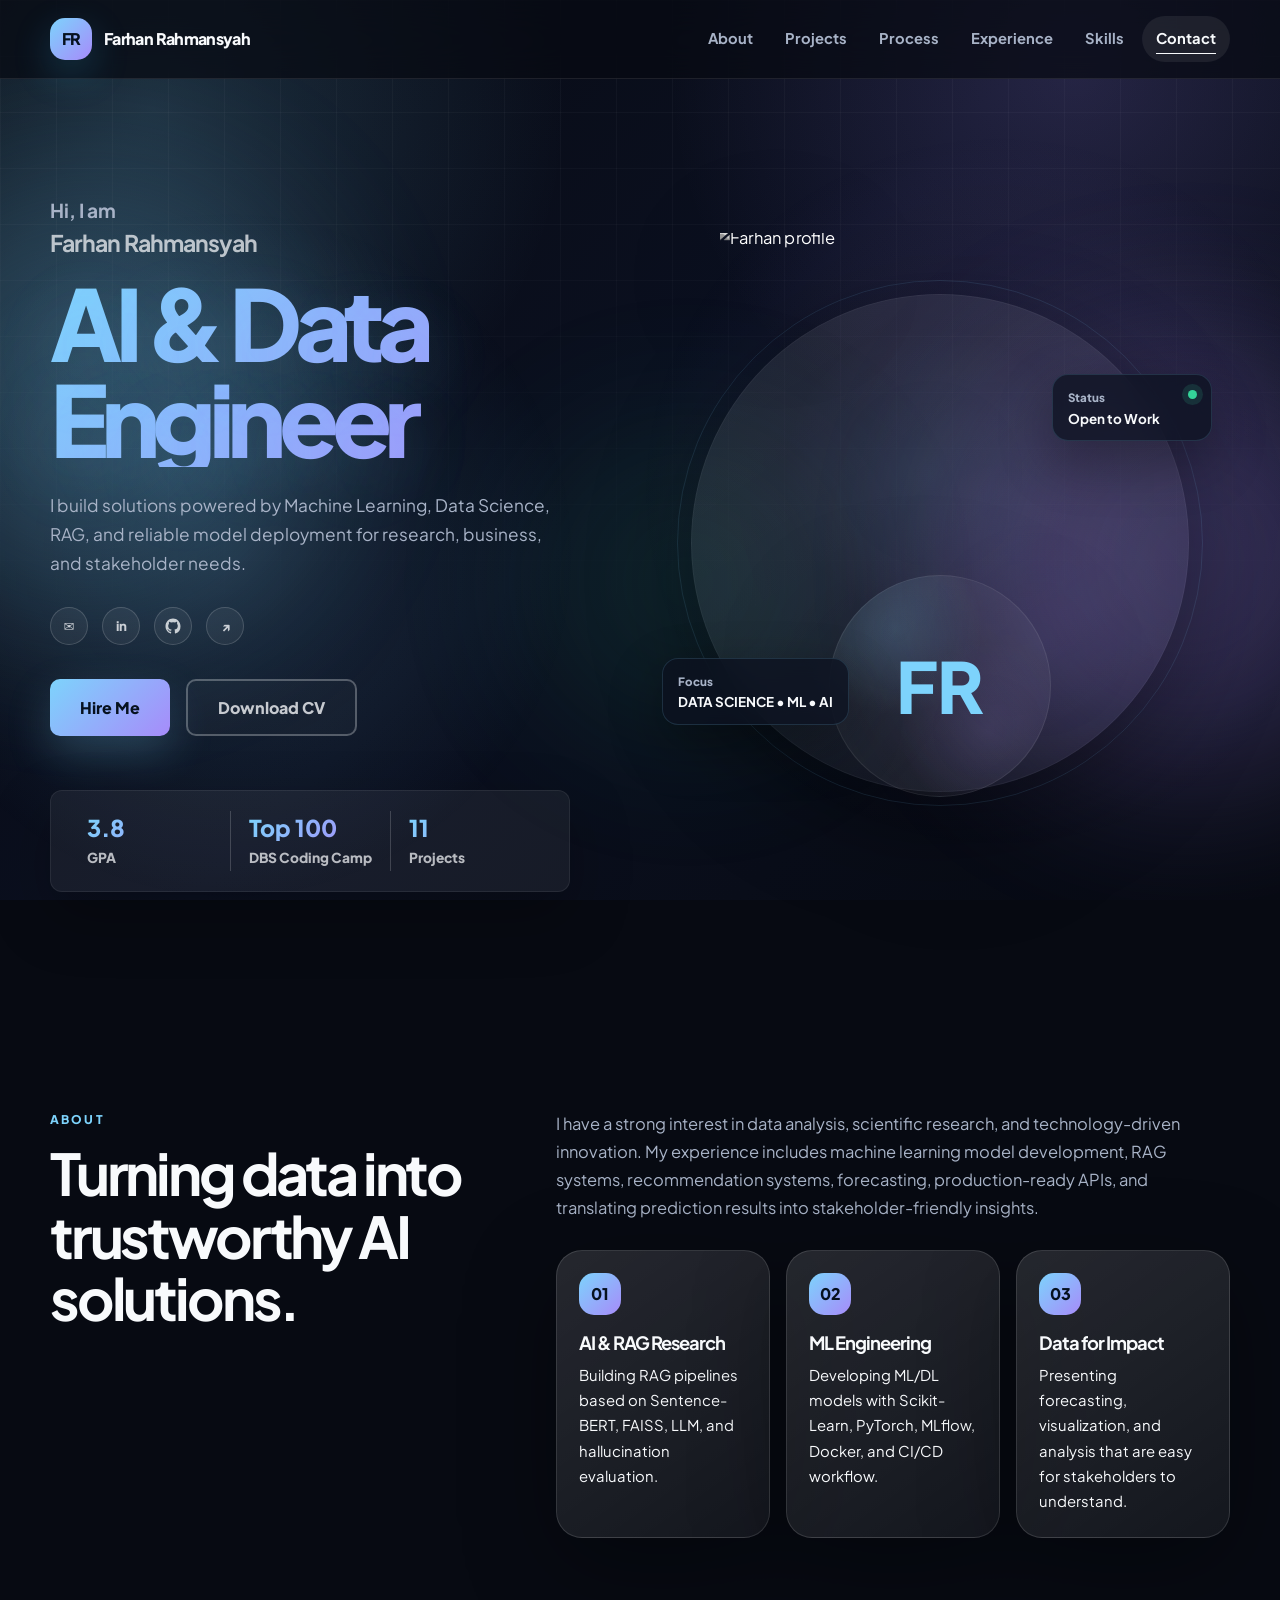
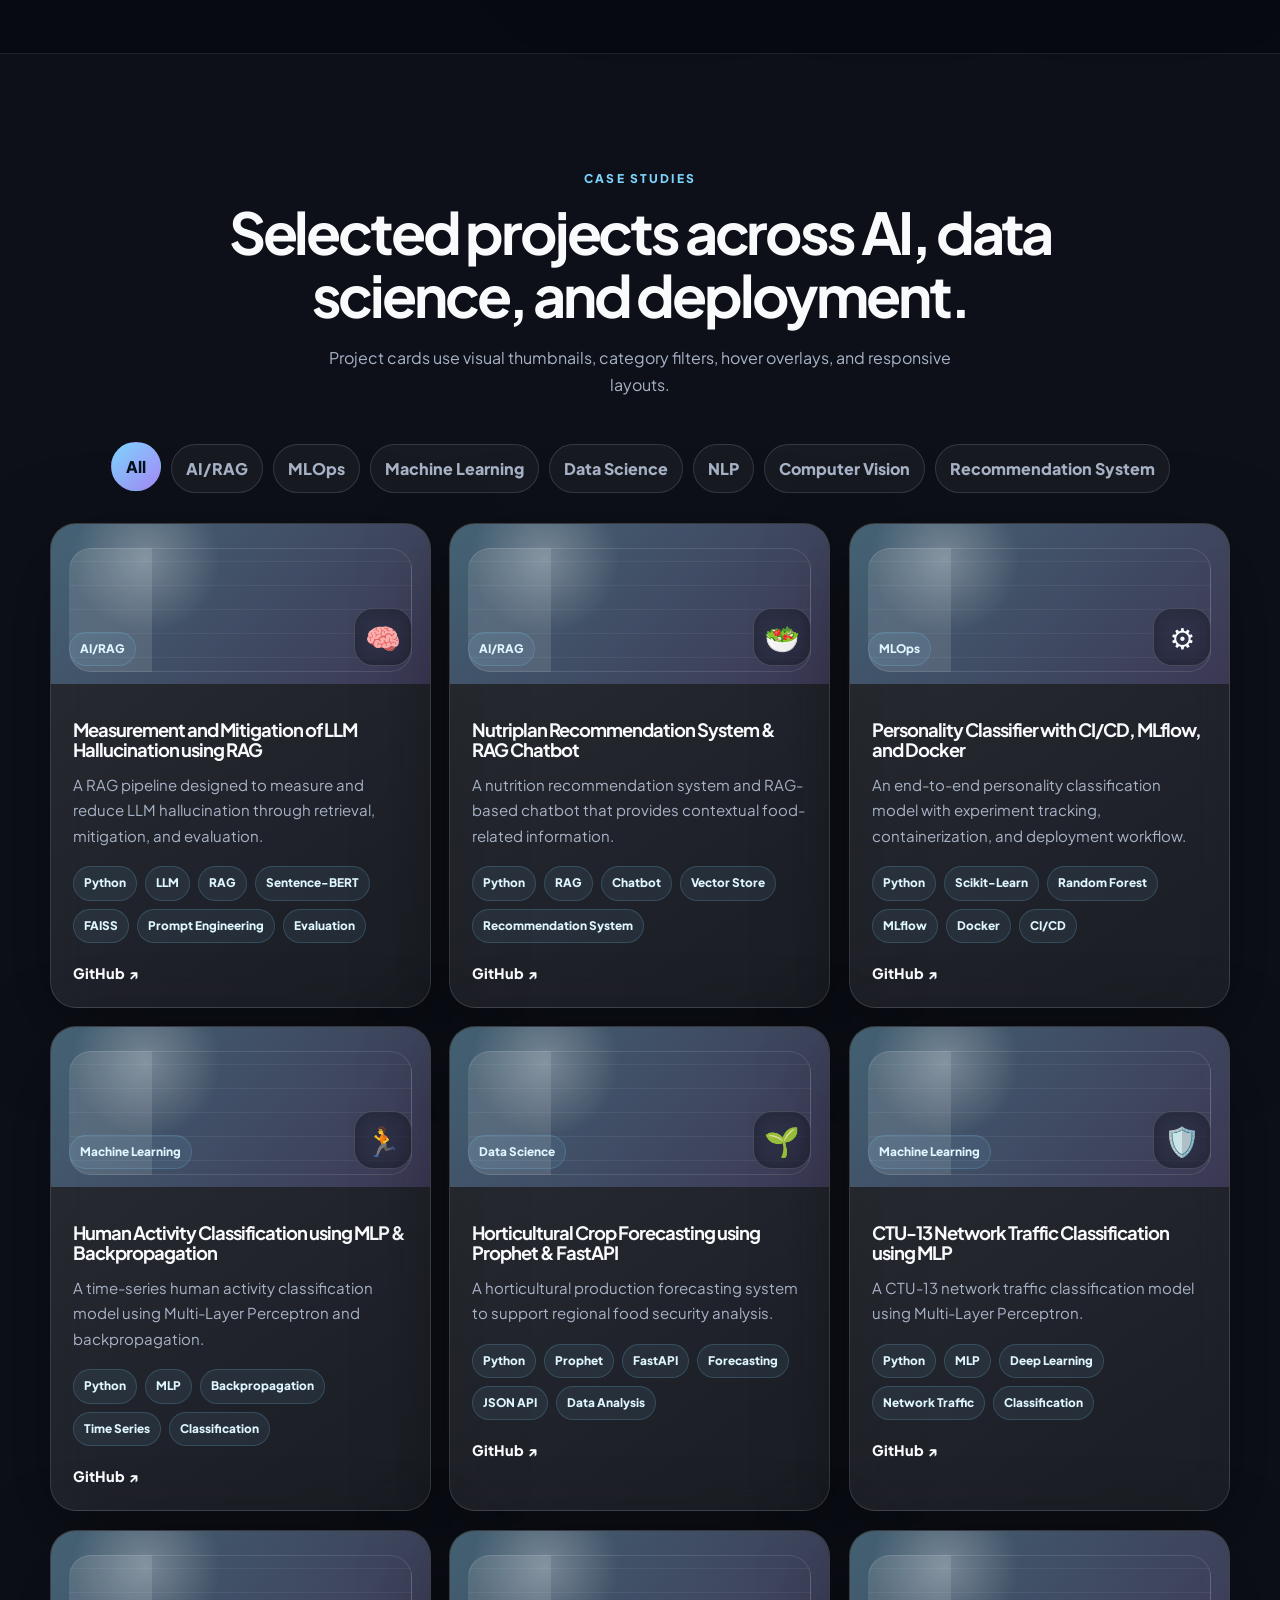
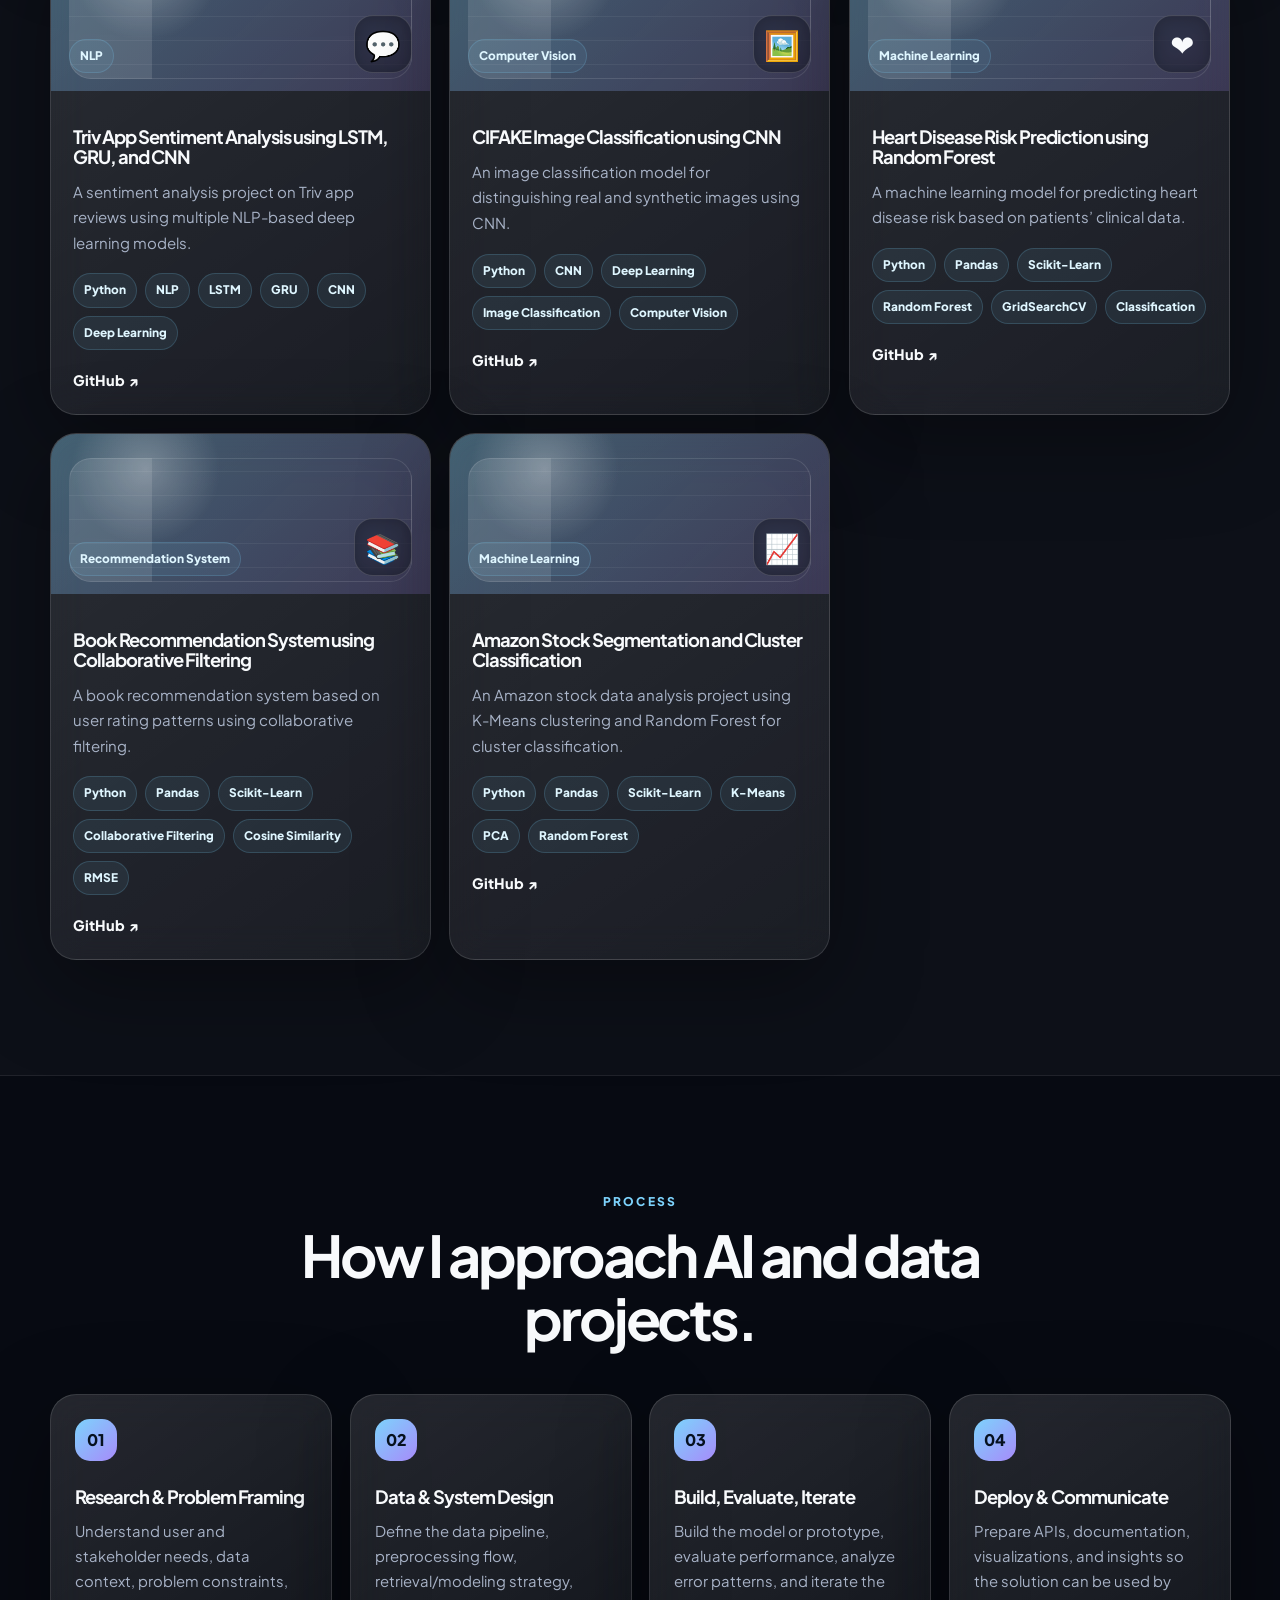
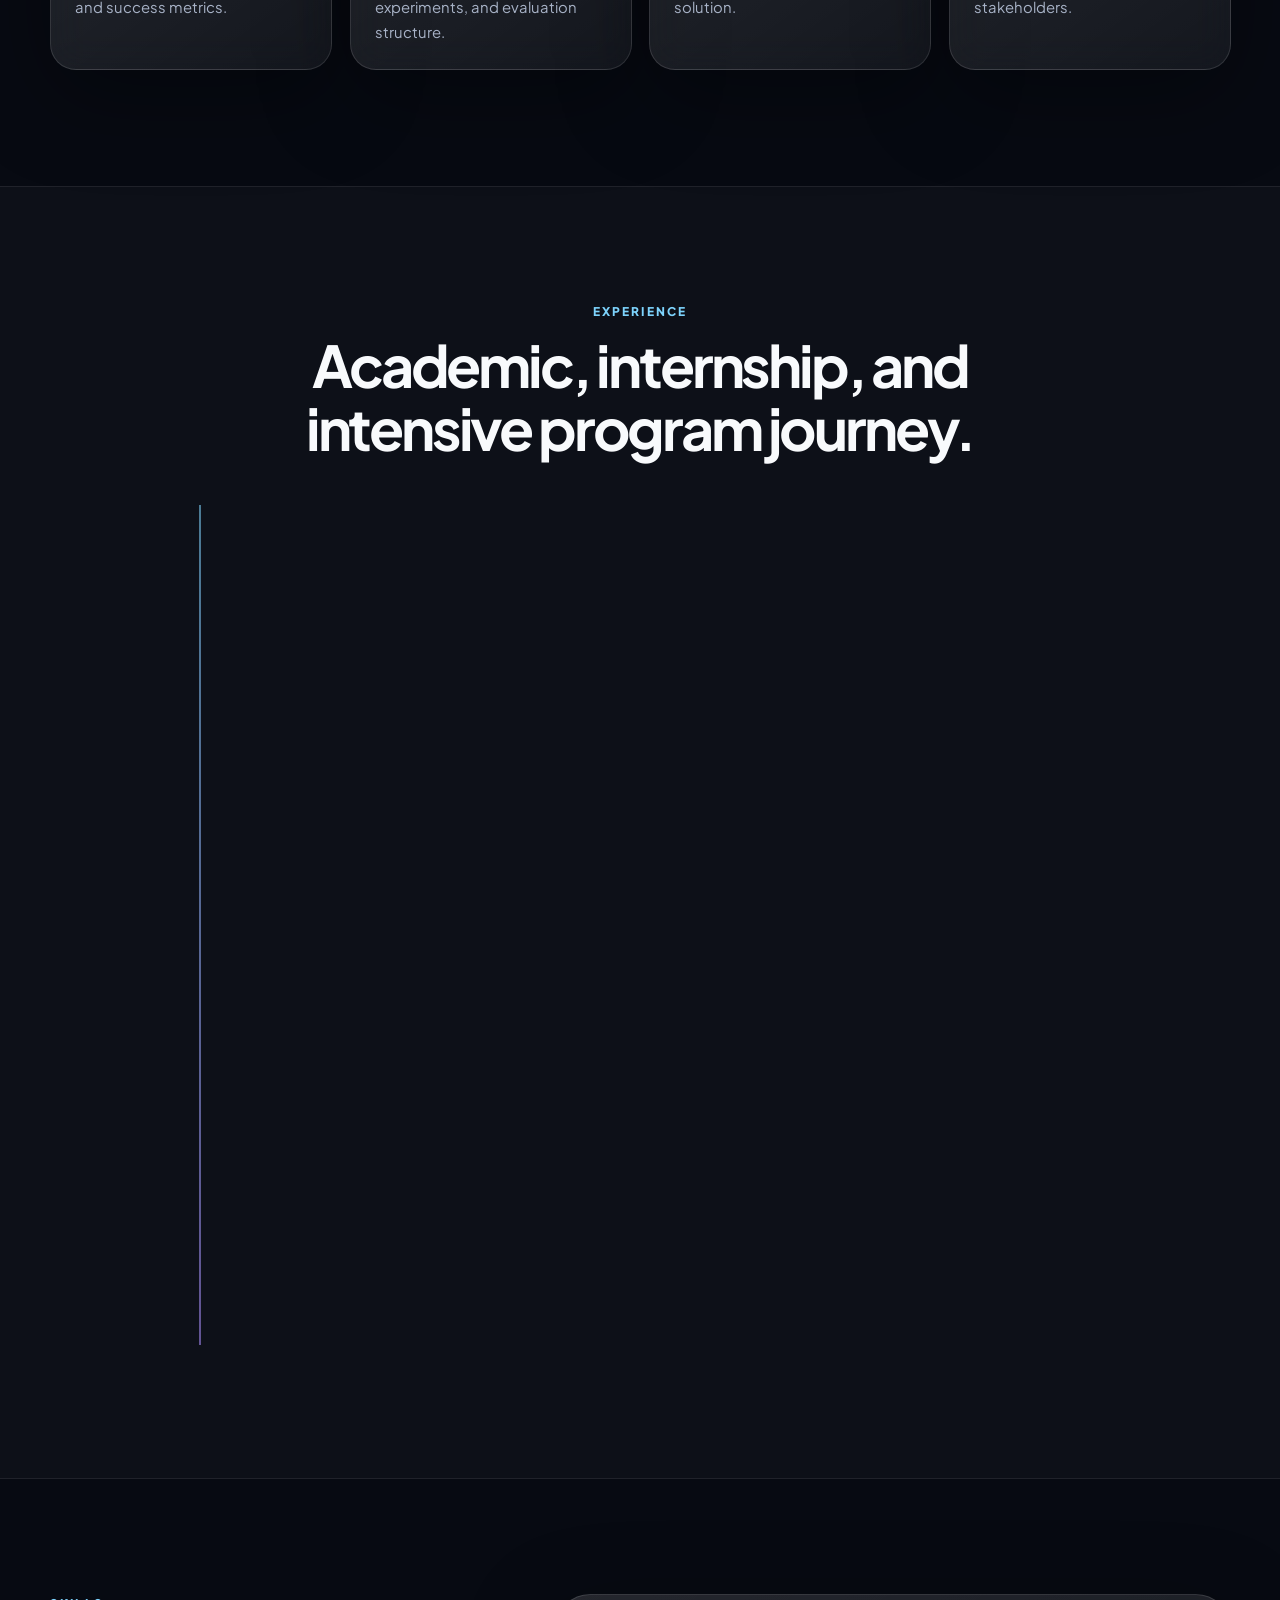
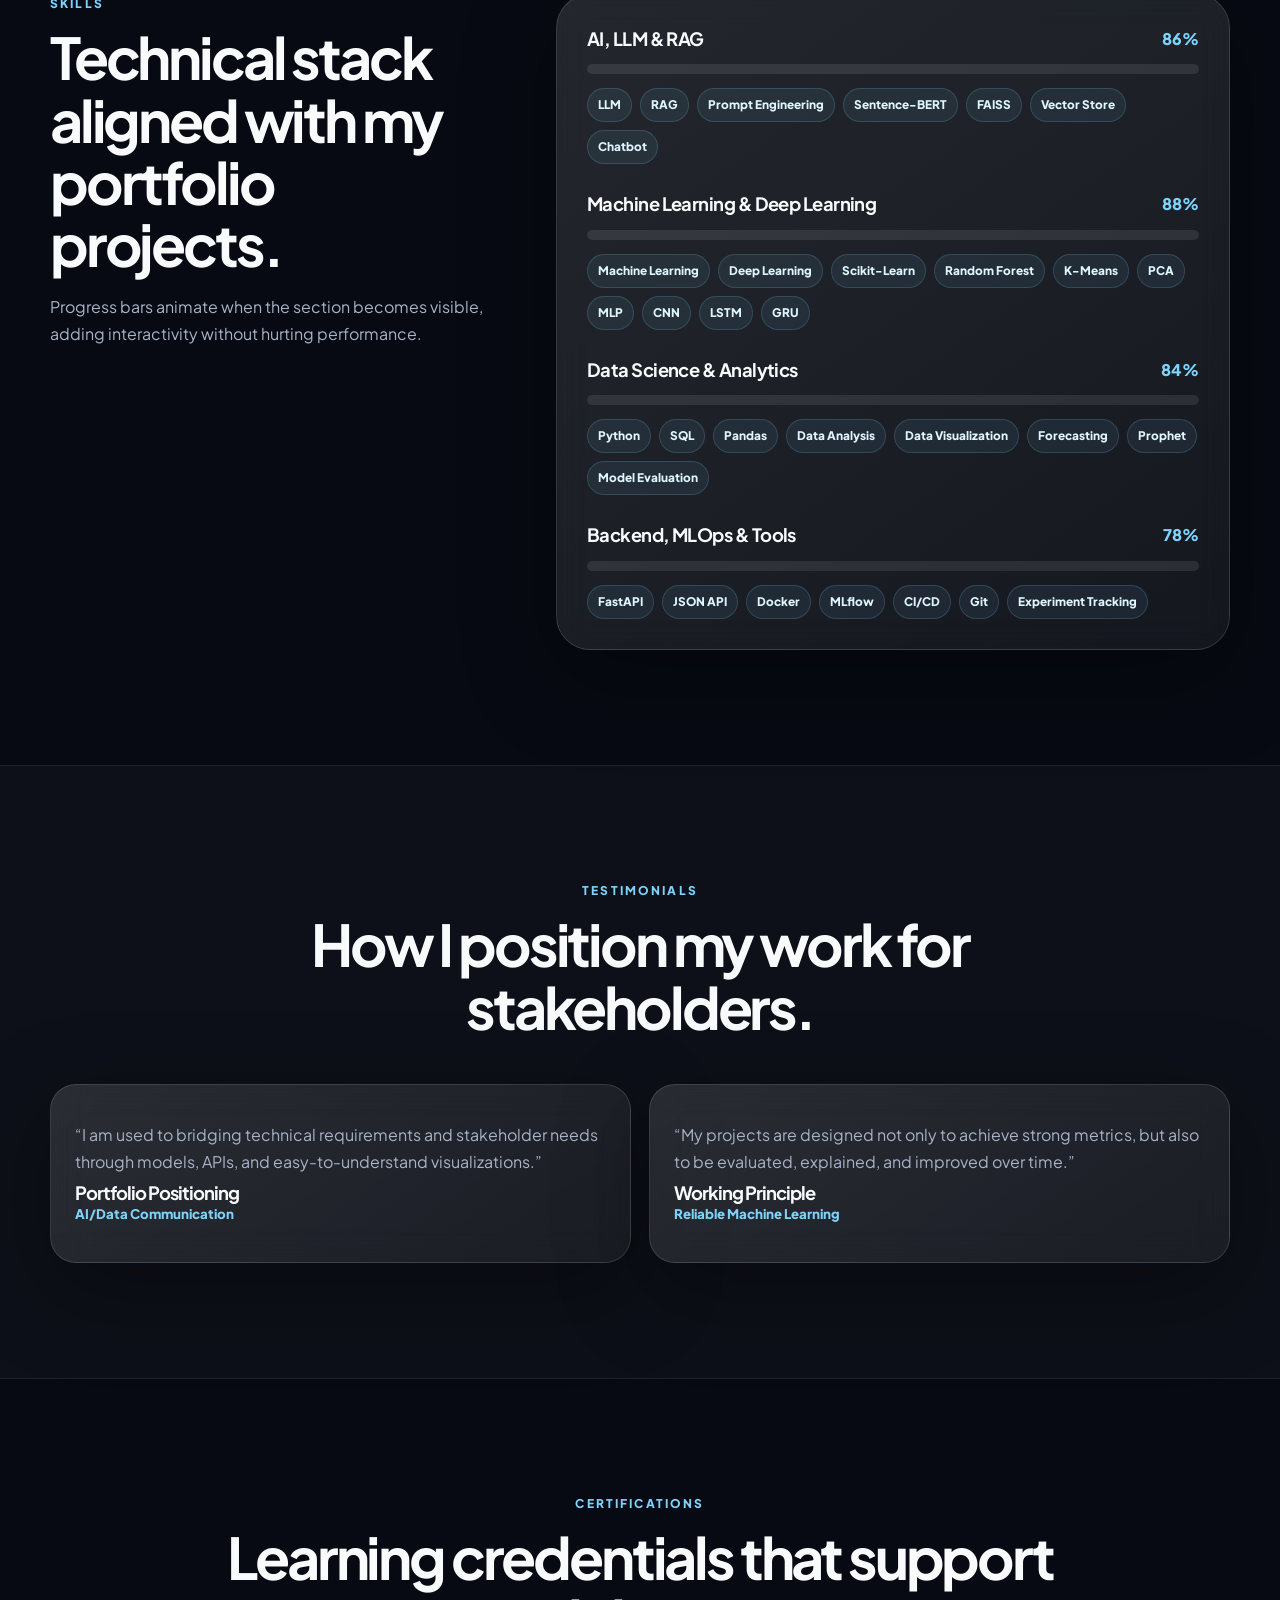
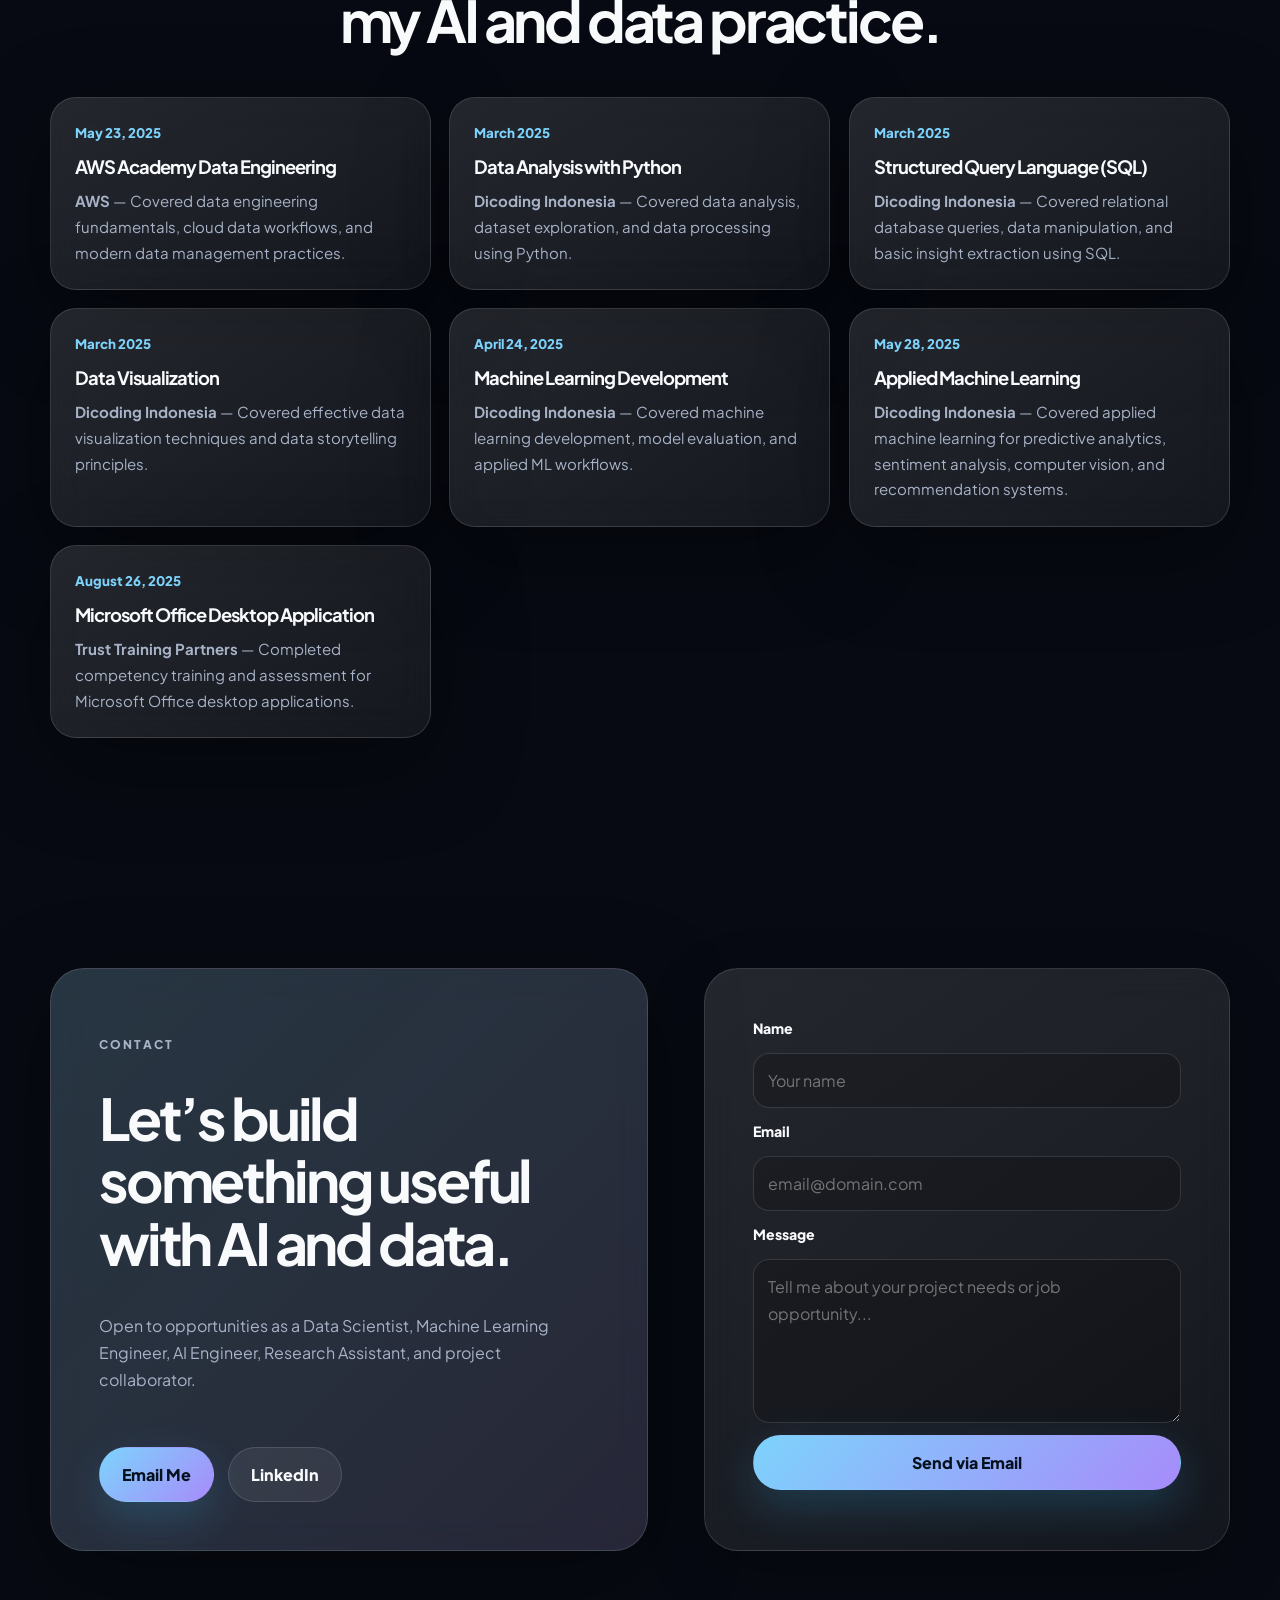
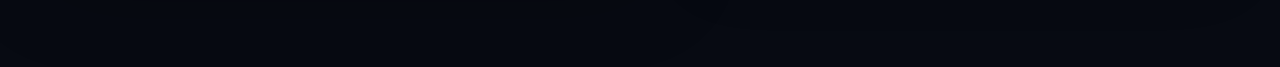
==== commit 29d488fb: "ubah cv ke inggris" ====
--- a/index.html
+++ b/index.html
@@ -119,7 +119,7 @@
                 Hire Me
               </a>
               <a
-                href="assets/Farhan_Rahmansyah_CV.pdf"
+                href="assets/CV Inggris.pdf"
                 class="designer-btn designer-btn-outline magnetic"
                 target="_blank"
                 rel="noreferrer"
